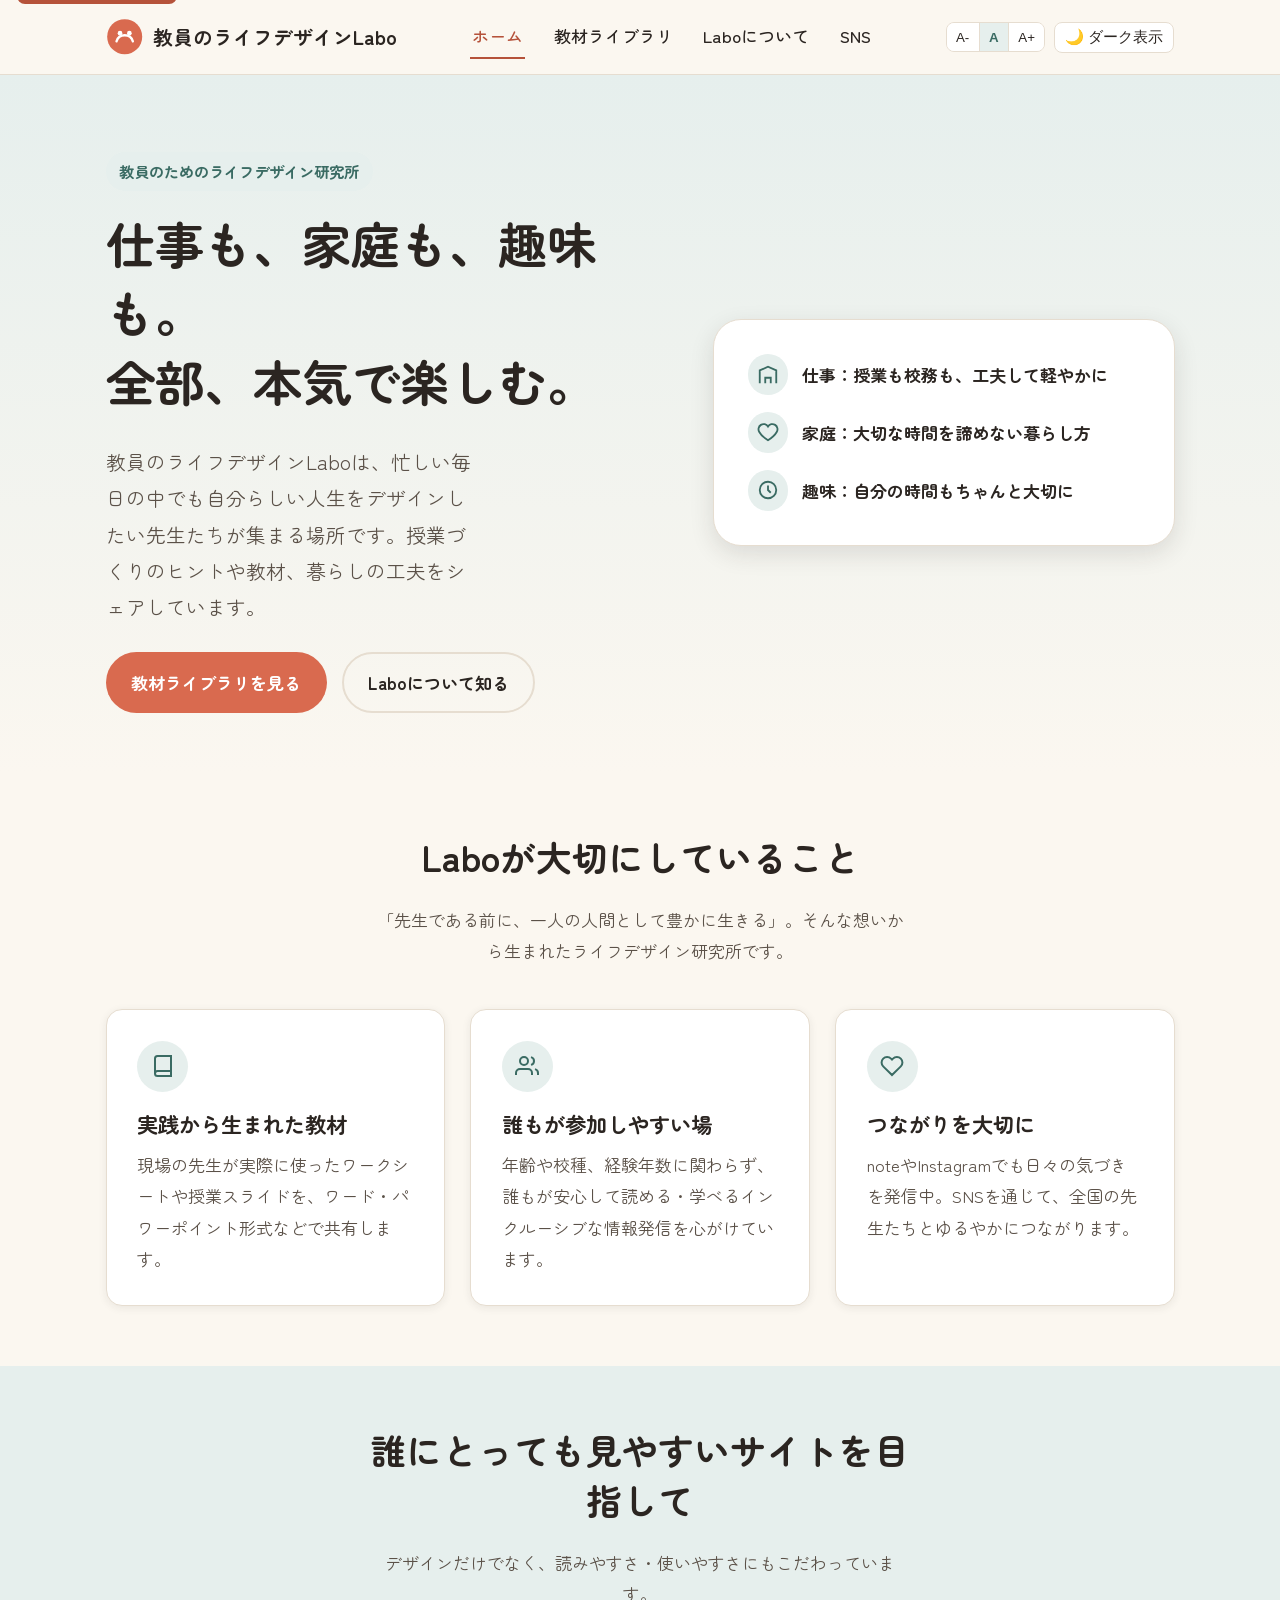
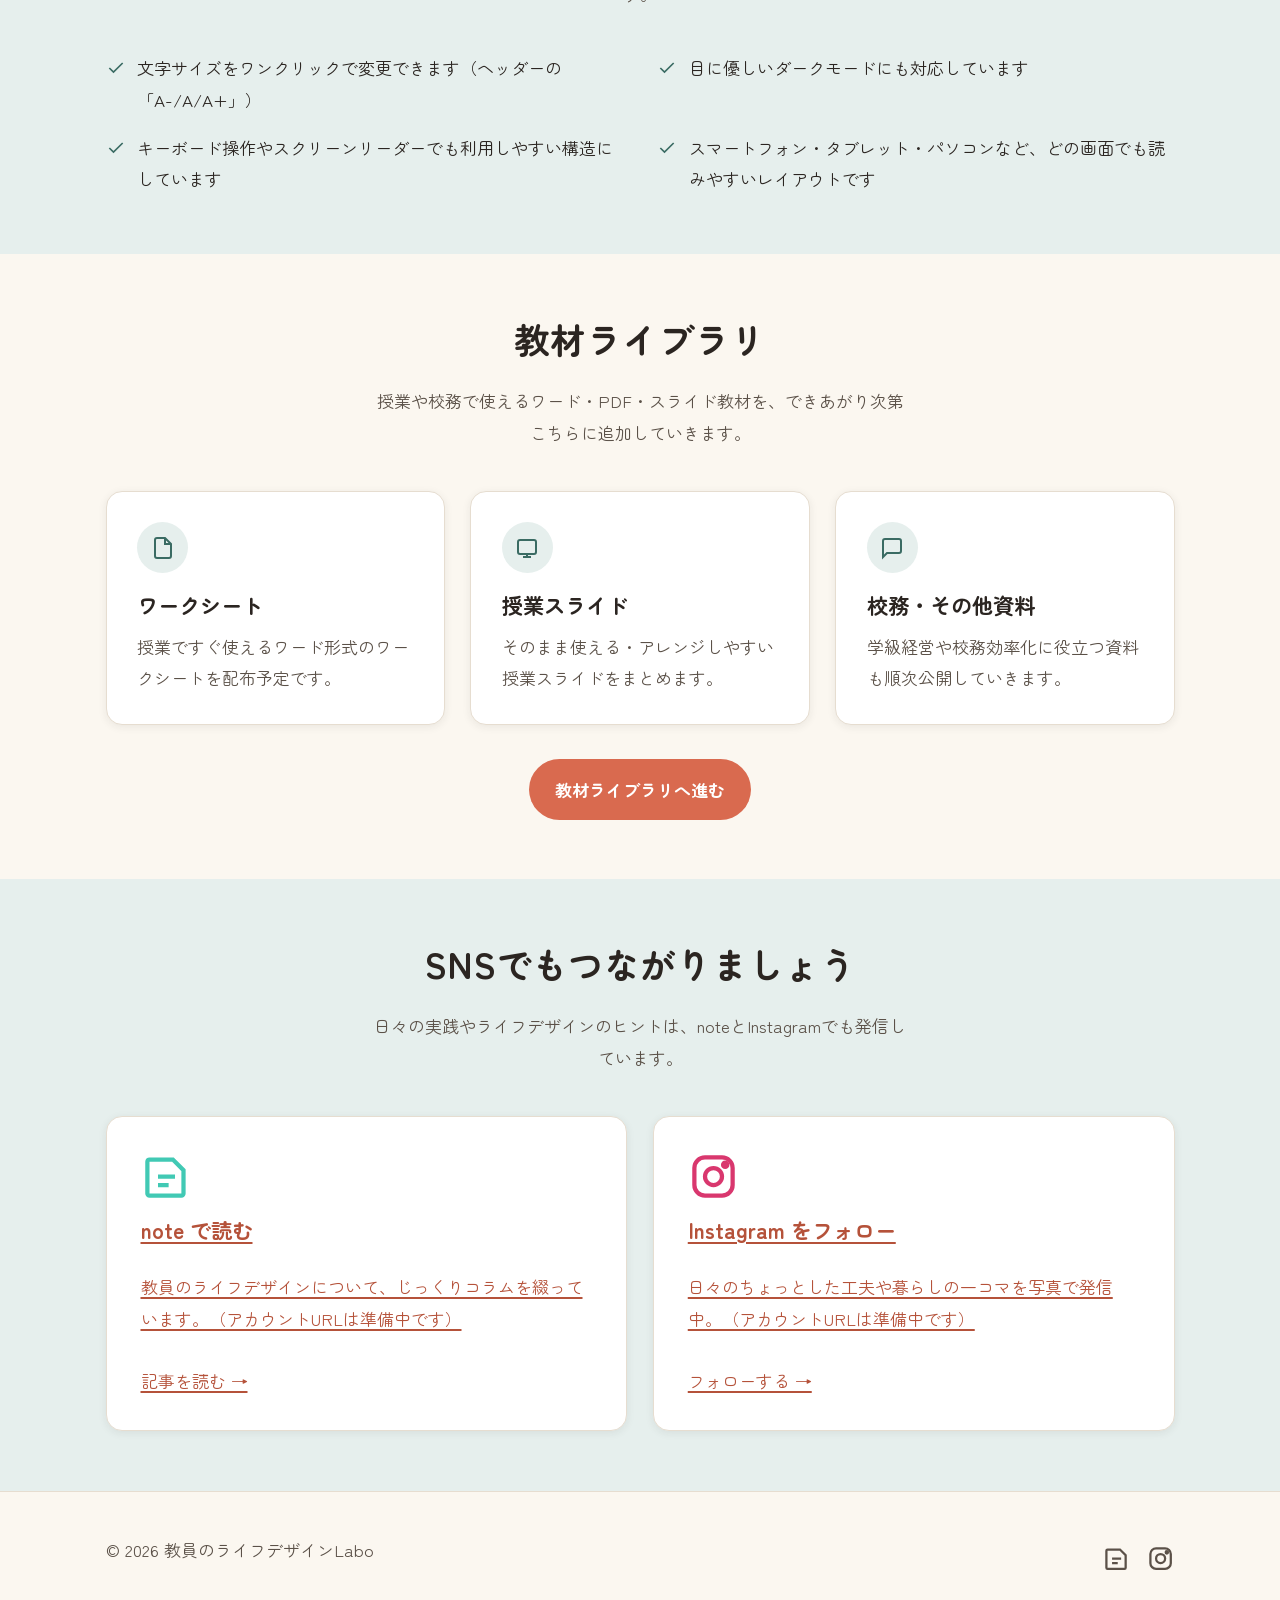
==== index.html @ a743bd0c "教員のライフデザインLaboのホームページを新規作成 トップページ・教材ライブラリ・Laboについてページを追加。ワード等の 教材ファイルを保存・公開できるmaterials/フォルダ、文字サイズ変更" ====
<!doctype html>
<html lang="ja">
<head>
<meta charset="UTF-8">
<meta name="viewport" content="width=device-width, initial-scale=1">
<title>教員のライフデザインLabo | 仕事も家庭も趣味も、全部本気で楽しむ</title>
<meta name="description" content="教員のライフデザインLaboは、仕事も家庭も趣味も諦めない教員のためのライフデザイン研究所です。授業教材の共有、note・Instagramとの連携も。">
<link rel="icon" type="image/svg+xml" href="assets/favicon.svg">
<link rel="preconnect" href="https://fonts.googleapis.com">
<link rel="preconnect" href="https://fonts.gstatic.com" crossorigin>
<link href="https://fonts.googleapis.com/css2?family=Zen+Maru+Gothic:wght@400;500;700;900&display=swap" rel="stylesheet">
<link rel="stylesheet" href="css/style.css">
</head>
<body>
<a class="skip-link" href="#main">本文へスキップ</a>

<header class="site-header">
  <div class="header-inner">
    <a class="brand" href="index.html">
      <svg class="brand-mark" viewBox="0 0 64 64" aria-hidden="true">
        <circle cx="32" cy="32" r="30" fill="var(--color-primary)"/>
        <path d="M18 40c4-14 24-14 28 0" stroke="#fff" stroke-width="4" fill="none" stroke-linecap="round"/>
        <circle cx="24" cy="26" r="4" fill="#fff"/>
        <circle cx="40" cy="26" r="4" fill="#fff"/>
      </svg>
      <span>教員のライフデザインLabo</span>
    </a>
    <button class="nav-toggle" aria-expanded="false" aria-controls="main-nav" aria-label="メニューを開閉する">
      <span></span>
    </button>
    <nav class="main-nav" id="main-nav" aria-label="メインナビゲーション">
      <a href="index.html" aria-current="page">ホーム</a>
      <a href="materials.html">教材ライブラリ</a>
      <a href="about.html">Laboについて</a>
      <a href="index.html#sns">SNS</a>
    </nav>
    <div class="header-tools">
      <div class="fontsize-group" role="group" aria-label="文字サイズ変更">
        <button type="button" data-size="s" aria-pressed="false" aria-label="文字を小さくする">A-</button>
        <button type="button" data-size="m" aria-pressed="true" aria-label="標準の文字サイズにする">A</button>
        <button type="button" data-size="l" aria-pressed="false" aria-label="文字を大きくする">A+</button>
      </div>
      <button type="button" class="tool-btn" id="theme-toggle" aria-pressed="false">🌙 ダーク表示</button>
    </div>
  </div>
</header>

<main id="main">

  <section class="hero">
    <div class="container hero-inner">
      <div>
        <span class="eyebrow">教員のためのライフデザイン研究所</span>
        <h1>仕事も、家庭も、趣味も。<br>全部、本気で楽しむ。</h1>
        <p class="hero-lede">教員のライフデザインLaboは、忙しい毎日の中でも自分らしい人生をデザインしたい先生たちが集まる場所です。授業づくりのヒントや教材、暮らしの工夫をシェアしています。</p>
        <div class="cta-row">
          <a class="btn btn-primary" href="materials.html">教材ライブラリを見る</a>
          <a class="btn btn-outline" href="about.html">Laboについて知る</a>
        </div>
      </div>
      <div class="hero-art" aria-hidden="true">
        <ul>
          <li>
            <span class="icon">
              <svg width="22" height="22" viewBox="0 0 24 24" fill="none" stroke="currentColor" stroke-width="2"><path d="M3 21V7l9-4 9 4v14"/><path d="M9 21v-6h6v6"/></svg>
            </span>
            仕事：授業も校務も、工夫して軽やかに
          </li>
          <li>
            <span class="icon">
              <svg width="22" height="22" viewBox="0 0 24 24" fill="none" stroke="currentColor" stroke-width="2"><path d="M12 21s-7-4.5-9.5-9A5.5 5.5 0 0 1 12 6a5.5 5.5 0 0 1 9.5 6c-2.5 4.5-9.5 9-9.5 9z"/></svg>
            </span>
            家庭：大切な時間を諦めない暮らし方
          </li>
          <li>
            <span class="icon">
              <svg width="22" height="22" viewBox="0 0 24 24" fill="none" stroke="currentColor" stroke-width="2"><circle cx="12" cy="12" r="9"/><path d="M12 7v5l3 3"/></svg>
            </span>
            趣味：自分の時間もちゃんと大切に
          </li>
        </ul>
      </div>
    </div>
  </section>

  <section aria-labelledby="concept-heading">
    <div class="container">
      <div class="section-head">
        <h2 id="concept-heading">Laboが大切にしていること</h2>
        <p>「先生である前に、一人の人間として豊かに生きる」。そんな想いから生まれたライフデザイン研究所です。</p>
      </div>
      <div class="card-grid">
        <div class="card">
          <span class="icon" aria-hidden="true">
            <svg width="24" height="24" viewBox="0 0 24 24" fill="none" stroke="currentColor" stroke-width="2"><path d="M4 19.5A2.5 2.5 0 0 1 6.5 17H20"/><path d="M6.5 2H20v20H6.5A2.5 2.5 0 0 1 4 19.5v-15A2.5 2.5 0 0 1 6.5 2z"/></svg>
          </span>
          <h3>実践から生まれた教材</h3>
          <p>現場の先生が実際に使ったワークシートや授業スライドを、ワード・パワーポイント形式などで共有します。</p>
        </div>
        <div class="card">
          <span class="icon" aria-hidden="true">
            <svg width="24" height="24" viewBox="0 0 24 24" fill="none" stroke="currentColor" stroke-width="2"><path d="M17 21v-2a4 4 0 0 0-4-4H5a4 4 0 0 0-4 4v2"/><circle cx="9" cy="7" r="4"/><path d="M23 21v-2a4 4 0 0 0-3-3.87"/><path d="M16 3.13a4 4 0 0 1 0 7.75"/></svg>
          </span>
          <h3>誰もが参加しやすい場</h3>
          <p>年齢や校種、経験年数に関わらず、誰もが安心して読める・学べるインクルーシブな情報発信を心がけています。</p>
        </div>
        <div class="card">
          <span class="icon" aria-hidden="true">
            <svg width="24" height="24" viewBox="0 0 24 24" fill="none" stroke="currentColor" stroke-width="2"><path d="M20.8 4.6a5.5 5.5 0 0 0-7.8 0L12 5.6l-1-1a5.5 5.5 0 1 0-7.8 7.8l1 1L12 21l7.8-7.6 1-1a5.5 5.5 0 0 0 0-7.8z"/></svg>
          </span>
          <h3>つながりを大切に</h3>
          <p>noteやInstagramでも日々の気づきを発信中。SNSを通じて、全国の先生たちとゆるやかにつながります。</p>
        </div>
      </div>
    </div>
  </section>

  <section class="band" aria-labelledby="inclusive-heading">
    <div class="container">
      <div class="section-head">
        <h2 id="inclusive-heading">誰にとっても見やすいサイトを目指して</h2>
        <p>デザインだけでなく、読みやすさ・使いやすさにもこだわっています。</p>
      </div>
      <ul class="inclusive-list">
        <li>
          <span class="icon" aria-hidden="true">
            <svg width="20" height="20" viewBox="0 0 24 24" fill="none" stroke="currentColor" stroke-width="2"><path d="M20 6 9 17l-5-5"/></svg>
          </span>
          <span>文字サイズをワンクリックで変更できます（ヘッダーの「A-/A/A+」）</span>
        </li>
        <li>
          <span class="icon" aria-hidden="true">
            <svg width="20" height="20" viewBox="0 0 24 24" fill="none" stroke="currentColor" stroke-width="2"><path d="M20 6 9 17l-5-5"/></svg>
          </span>
          <span>目に優しいダークモードにも対応しています</span>
        </li>
        <li>
          <span class="icon" aria-hidden="true">
            <svg width="20" height="20" viewBox="0 0 24 24" fill="none" stroke="currentColor" stroke-width="2"><path d="M20 6 9 17l-5-5"/></svg>
          </span>
          <span>キーボード操作やスクリーンリーダーでも利用しやすい構造にしています</span>
        </li>
        <li>
          <span class="icon" aria-hidden="true">
            <svg width="20" height="20" viewBox="0 0 24 24" fill="none" stroke="currentColor" stroke-width="2"><path d="M20 6 9 17l-5-5"/></svg>
          </span>
          <span>スマートフォン・タブレット・パソコンなど、どの画面でも読みやすいレイアウトです</span>
        </li>
      </ul>
    </div>
  </section>

  <section aria-labelledby="materials-heading">
    <div class="container">
      <div class="section-head">
        <h2 id="materials-heading">教材ライブラリ</h2>
        <p>授業や校務で使えるワード・PDF・スライド教材を、できあがり次第こちらに追加していきます。</p>
      </div>
      <div class="card-grid">
        <div class="card">
          <span class="icon" aria-hidden="true">
            <svg width="24" height="24" viewBox="0 0 24 24" fill="none" stroke="currentColor" stroke-width="2"><path d="M14 2H6a2 2 0 0 0-2 2v16a2 2 0 0 0 2 2h12a2 2 0 0 0 2-2V8z"/><path d="M14 2v6h6"/></svg>
          </span>
          <h3>ワークシート</h3>
          <p>授業ですぐ使えるワード形式のワークシートを配布予定です。</p>
        </div>
        <div class="card">
          <span class="icon" aria-hidden="true">
            <svg width="24" height="24" viewBox="0 0 24 24" fill="none" stroke="currentColor" stroke-width="2"><rect x="3" y="4" width="18" height="14" rx="2"/><path d="M8 21h8M12 18v3"/></svg>
          </span>
          <h3>授業スライド</h3>
          <p>そのまま使える・アレンジしやすい授業スライドをまとめます。</p>
        </div>
        <div class="card">
          <span class="icon" aria-hidden="true">
            <svg width="24" height="24" viewBox="0 0 24 24" fill="none" stroke="currentColor" stroke-width="2"><path d="M21 15a2 2 0 0 1-2 2H7l-4 4V5a2 2 0 0 1 2-2h14a2 2 0 0 1 2 2z"/></svg>
          </span>
          <h3>校務・その他資料</h3>
          <p>学級経営や校務効率化に役立つ資料も順次公開していきます。</p>
        </div>
      </div>
      <div class="cta-row" style="justify-content:center; margin-top:2rem;">
        <a class="btn btn-primary" href="materials.html">教材ライブラリへ進む</a>
      </div>
    </div>
  </section>

  <section class="band" id="sns" aria-labelledby="sns-heading">
    <div class="container">
      <div class="section-head">
        <h2 id="sns-heading">SNSでもつながりましょう</h2>
        <p>日々の実践やライフデザインのヒントは、noteとInstagramでも発信しています。</p>
      </div>
      <div class="sns-grid">
        <a class="sns-card note" href="https://note.com/" target="_blank" rel="noopener noreferrer">
          <svg class="icon" viewBox="0 0 24 24" fill="none" stroke="currentColor" stroke-width="2" aria-hidden="true"><path d="M4 4h11l5 5v11a1 1 0 0 1-1 1H4a1 1 0 0 1-1-1V5a1 1 0 0 1 1-1z"/><path d="M8 12h8M8 16h5"/></svg>
          <h3>note で読む</h3>
          <p>教員のライフデザインについて、じっくりコラムを綴っています。（アカウントURLは準備中です）</p>
          <span aria-hidden="true">記事を読む →</span>
        </a>
        <a class="sns-card instagram" href="https://www.instagram.com/" target="_blank" rel="noopener noreferrer">
          <svg class="icon" viewBox="0 0 24 24" fill="none" stroke="currentColor" stroke-width="2" aria-hidden="true"><rect x="3" y="3" width="18" height="18" rx="5"/><circle cx="12" cy="12" r="4"/><circle cx="17.5" cy="6.5" r="1"/></svg>
          <h3>Instagram をフォロー</h3>
          <p>日々のちょっとした工夫や暮らしの一コマを写真で発信中。（アカウントURLは準備中です）</p>
          <span aria-hidden="true">フォローする →</span>
        </a>
      </div>
    </div>
  </section>

</main>

<footer class="site-footer">
  <div class="container footer-inner">
    <p>&copy; 2026 教員のライフデザインLabo</p>
    <nav class="footer-sns" aria-label="SNSリンク">
      <a href="https://note.com/" target="_blank" rel="noopener noreferrer" aria-label="noteを開く">
        <svg viewBox="0 0 24 24" fill="none" stroke="currentColor" stroke-width="2" aria-hidden="true"><path d="M4 4h11l5 5v11a1 1 0 0 1-1 1H4a1 1 0 0 1-1-1V5a1 1 0 0 1 1-1z"/><path d="M8 12h8M8 16h5"/></svg>
      </a>
      <a href="https://www.instagram.com/" target="_blank" rel="noopener noreferrer" aria-label="Instagramを開く">
        <svg viewBox="0 0 24 24" fill="none" stroke="currentColor" stroke-width="2" aria-hidden="true"><rect x="3" y="3" width="18" height="18" rx="5"/><circle cx="12" cy="12" r="4"/><circle cx="17.5" cy="6.5" r="1"/></svg>
      </a>
    </nav>
  </div>
</footer>

<script src="js/main.js"></script>
</body>
</html>
---- css/style.css ----
/* ==========================================================================
   教員のライフデザインLabo — スタイルシート
   ========================================================================== */

:root {
  --color-bg: #fbf7f0;
  --color-bg-elevated: #ffffff;
  --color-text: #2b2521;
  --color-text-muted: #5b5148;
  --color-primary: #d96a4f;
  --color-primary-dark: #b5523a;
  --color-secondary: #3a6b63;
  --color-secondary-light: #e6efed;
  --color-accent: #e8a63a;
  --color-border: #e6ddd0;
  --color-focus: #1a56db;
  --radius-s: 8px;
  --radius-m: 16px;
  --radius-l: 28px;
  --shadow-s: 0 2px 8px rgba(43, 37, 33, 0.08);
  --shadow-m: 0 8px 24px rgba(43, 37, 33, 0.12);
  --max-width: 1120px;
  --font-base: "Zen Maru Gothic", "Hiragino Maru Gothic ProN", "Yu Gothic", sans-serif;
}

:root[data-theme="dark"] {
  --color-bg: #201b17;
  --color-bg-elevated: #2b2420;
  --color-text: #f3ece3;
  --color-text-muted: #cbbfb2;
  --color-primary: #ef8a6d;
  --color-primary-dark: #f3a488;
  --color-secondary: #7fb8ac;
  --color-secondary-light: #2f3d39;
  --color-accent: #f2c15c;
  --color-border: #453b34;
  --shadow-s: 0 2px 8px rgba(0, 0, 0, 0.3);
  --shadow-m: 0 8px 24px rgba(0, 0, 0, 0.4);
}

@media (prefers-color-scheme: dark) {
  :root:not([data-theme="light"]) {
    --color-bg: #201b17;
    --color-bg-elevated: #2b2420;
    --color-text: #f3ece3;
    --color-text-muted: #cbbfb2;
    --color-primary: #ef8a6d;
    --color-primary-dark: #f3a488;
    --color-secondary: #7fb8ac;
    --color-secondary-light: #2f3d39;
    --color-accent: #f2c15c;
    --color-border: #453b34;
    --shadow-s: 0 2px 8px rgba(0, 0, 0, 0.3);
    --shadow-m: 0 8px 24px rgba(0, 0, 0, 0.4);
  }
}

/* Text-size scaling (controlled by JS, applied to :root) */
:root[data-fontsize="s"] { font-size: 15px; }
:root[data-fontsize="m"] { font-size: 17px; }
:root[data-fontsize="l"] { font-size: 19px; }

* { box-sizing: border-box; }

html {
  font-size: 17px;
  scroll-behavior: smooth;
}

@media (prefers-reduced-motion: reduce) {
  html { scroll-behavior: auto; }
  *, *::before, *::after {
    animation-duration: 0.01ms !important;
    animation-iteration-count: 1 !important;
    transition-duration: 0.01ms !important;
    scroll-behavior: auto !important;
  }
}

body {
  margin: 0;
  font-family: var(--font-base);
  background: var(--color-bg);
  color: var(--color-text);
  line-height: 1.85;
  -webkit-font-smoothing: antialiased;
  transition: background-color 0.2s ease, color 0.2s ease;
}

img { max-width: 100%; display: block; }

a {
  color: var(--color-primary-dark);
  text-decoration-thickness: 2px;
  text-underline-offset: 3px;
}

a:hover { color: var(--color-primary); }

:focus-visible {
  outline: 3px solid var(--color-focus);
  outline-offset: 3px;
  border-radius: 4px;
}

h1, h2, h3, h4 {
  font-weight: 700;
  line-height: 1.4;
  margin: 0 0 0.6em;
}

h1 { font-size: clamp(1.9rem, 4vw, 2.9rem); }
h2 { font-size: clamp(1.5rem, 3vw, 2.1rem); }
h3 { font-size: 1.25rem; }

p { margin: 0 0 1em; }

.container {
  max-width: var(--max-width);
  margin: 0 auto;
  padding: 0 1.5rem;
}

.skip-link {
  position: absolute;
  left: 1rem;
  top: -3rem;
  background: var(--color-primary-dark);
  color: #fff;
  padding: 0.7em 1.2em;
  border-radius: var(--radius-s);
  z-index: 200;
  transition: top 0.2s ease;
}

.skip-link:focus {
  top: 1rem;
}

/* ---------- Header ---------- */
.site-header {
  position: sticky;
  top: 0;
  z-index: 100;
  background: color-mix(in srgb, var(--color-bg) 92%, transparent);
  backdrop-filter: blur(8px);
  border-bottom: 1px solid var(--color-border);
}

.header-inner {
  display: flex;
  align-items: center;
  justify-content: space-between;
  padding: 0.9rem 1.5rem;
  max-width: var(--max-width);
  margin: 0 auto;
  gap: 1rem;
}

.brand {
  display: flex;
  align-items: center;
  gap: 0.6rem;
  font-weight: 700;
  font-size: 1.15rem;
  color: var(--color-text);
  text-decoration: none;
  white-space: nowrap;
}

.brand:hover { color: var(--color-primary-dark); }

.brand-mark {
  width: 2.2rem;
  height: 2.2rem;
  flex-shrink: 0;
}

.main-nav {
  display: flex;
  align-items: center;
  gap: 1.6rem;
}

.main-nav a {
  color: var(--color-text);
  text-decoration: none;
  font-weight: 500;
  padding: 0.3rem 0.1rem;
  border-bottom: 2px solid transparent;
}

.main-nav a:hover,
.main-nav a[aria-current="page"] {
  color: var(--color-primary-dark);
  border-bottom-color: var(--color-primary-dark);
}

.header-tools {
  display: flex;
  align-items: center;
  gap: 0.5rem;
}

.tool-btn {
  background: var(--color-bg-elevated);
  border: 1px solid var(--color-border);
  color: var(--color-text);
  border-radius: var(--radius-s);
  padding: 0.4rem 0.6rem;
  font-size: 0.9rem;
  cursor: pointer;
  line-height: 1;
}

.tool-btn:hover { border-color: var(--color-primary); }

.fontsize-group {
  display: flex;
  border: 1px solid var(--color-border);
  border-radius: var(--radius-s);
  overflow: hidden;
}

.fontsize-group button {
  background: var(--color-bg-elevated);
  border: none;
  border-right: 1px solid var(--color-border);
  color: var(--color-text);
  padding: 0.4rem 0.55rem;
  cursor: pointer;
}

.fontsize-group button:last-child { border-right: none; }
.fontsize-group button[aria-pressed="true"] {
  background: var(--color-secondary-light);
  color: var(--color-secondary);
  font-weight: 700;
}

.nav-toggle {
  display: none;
  background: none;
  border: 1px solid var(--color-border);
  border-radius: var(--radius-s);
  padding: 0.45rem 0.6rem;
  cursor: pointer;
}

.nav-toggle span,
.nav-toggle span::before,
.nav-toggle span::after {
  display: block;
  width: 1.3rem;
  height: 2px;
  background: var(--color-text);
  position: relative;
  transition: transform 0.2s ease;
}

.nav-toggle span::before,
.nav-toggle span::after {
  content: "";
  position: absolute;
}
.nav-toggle span::before { top: -6px; }
.nav-toggle span::after { top: 6px; }

@media (max-width: 860px) {
  .main-nav {
    position: absolute;
    top: 100%;
    left: 0;
    right: 0;
    background: var(--color-bg-elevated);
    border-bottom: 1px solid var(--color-border);
    flex-direction: column;
    align-items: flex-start;
    padding: 1rem 1.5rem 1.5rem;
    gap: 0.9rem;
    display: none;
    box-shadow: var(--shadow-s);
  }
  .main-nav.is-open { display: flex; }
  .nav-toggle { display: block; }
}

/* ---------- Hero ---------- */
.hero {
  padding: 4.5rem 0 3.5rem;
  background: linear-gradient(180deg, var(--color-secondary-light), transparent);
}

.hero-inner {
  display: grid;
  grid-template-columns: 1.1fr 0.9fr;
  gap: 2.5rem;
  align-items: center;
}

@media (max-width: 860px) {
  .hero-inner { grid-template-columns: 1fr; }
}

.eyebrow {
  display: inline-block;
  color: var(--color-secondary);
  background: var(--color-secondary-light);
  padding: 0.35em 0.9em;
  border-radius: 999px;
  font-weight: 700;
  font-size: 0.9rem;
  margin-bottom: 1rem;
}

.hero-lede {
  font-size: 1.15rem;
  color: var(--color-text-muted);
  max-width: 42ch;
}

.cta-row {
  display: flex;
  flex-wrap: wrap;
  gap: 0.9rem;
  margin-top: 1.6rem;
}

.btn {
  display: inline-flex;
  align-items: center;
  gap: 0.5em;
  padding: 0.75em 1.4em;
  border-radius: 999px;
  font-weight: 700;
  text-decoration: none;
  border: 2px solid transparent;
  cursor: pointer;
  font-size: 1rem;
  font-family: inherit;
}

.btn-primary {
  background: var(--color-primary);
  color: #fff;
}
.btn-primary:hover { background: var(--color-primary-dark); color: #fff; }

.btn-outline {
  background: transparent;
  border-color: var(--color-border);
  color: var(--color-text);
}
.btn-outline:hover { border-color: var(--color-primary-dark); color: var(--color-primary-dark); }

.hero-art {
  background: var(--color-bg-elevated);
  border-radius: var(--radius-l);
  padding: 2rem;
  box-shadow: var(--shadow-m);
  border: 1px solid var(--color-border);
}

.hero-art ul {
  list-style: none;
  margin: 0;
  padding: 0;
  display: grid;
  gap: 1rem;
}

.hero-art li {
  display: flex;
  align-items: center;
  gap: 0.8rem;
  font-weight: 600;
}

.hero-art .icon {
  width: 2.4rem;
  height: 2.4rem;
  flex-shrink: 0;
  border-radius: 50%;
  background: var(--color-secondary-light);
  display: flex;
  align-items: center;
  justify-content: center;
  color: var(--color-secondary);
}

/* ---------- Sections ---------- */
section { padding: 3.5rem 0; }

.section-head {
  text-align: center;
  max-width: 60ch;
  margin: 0 auto 2.5rem;
}

.section-head p { color: var(--color-text-muted); }

.card-grid {
  display: grid;
  grid-template-columns: repeat(3, 1fr);
  gap: 1.5rem;
}

@media (max-width: 900px) {
  .card-grid { grid-template-columns: repeat(2, 1fr); }
}
@media (max-width: 620px) {
  .card-grid { grid-template-columns: 1fr; }
}

.card {
  background: var(--color-bg-elevated);
  border: 1px solid var(--color-border);
  border-radius: var(--radius-m);
  padding: 1.8rem;
  box-shadow: var(--shadow-s);
}

.card .icon {
  width: 3rem;
  height: 3rem;
  border-radius: 50%;
  background: var(--color-secondary-light);
  color: var(--color-secondary);
  display: flex;
  align-items: center;
  justify-content: center;
  margin-bottom: 1rem;
}

.card h3 { margin-bottom: 0.5em; }
.card p { color: var(--color-text-muted); margin-bottom: 0; }

.band {
  background: var(--color-secondary-light);
}

:root[data-theme="dark"] .band,
@media (prefers-color-scheme: dark) {
  /* handled via variable already */
}

.inclusive-list {
  list-style: none;
  margin: 0;
  padding: 0;
  display: grid;
  grid-template-columns: repeat(2, 1fr);
  gap: 1rem 2rem;
}

@media (max-width: 620px) {
  .inclusive-list { grid-template-columns: 1fr; }
}

.inclusive-list li {
  display: flex;
  gap: 0.7rem;
  align-items: flex-start;
}

.inclusive-list .icon {
  color: var(--color-secondary);
  flex-shrink: 0;
  margin-top: 0.2em;
}

/* ---------- Materials ---------- */
.filter-bar {
  display: flex;
  flex-wrap: wrap;
  gap: 0.6rem;
  justify-content: center;
  margin-bottom: 2rem;
}

.filter-btn {
  background: var(--color-bg-elevated);
  border: 1px solid var(--color-border);
  color: var(--color-text);
  padding: 0.5em 1.1em;
  border-radius: 999px;
  cursor: pointer;
  font-family: inherit;
  font-weight: 600;
}

.filter-btn[aria-pressed="true"] {
  background: var(--color-primary);
  border-color: var(--color-primary);
  color: #fff;
}

.material-grid {
  display: grid;
  grid-template-columns: repeat(3, 1fr);
  gap: 1.5rem;
}

@media (max-width: 900px) {
  .material-grid { grid-template-columns: repeat(2, 1fr); }
}
@media (max-width: 620px) {
  .material-grid { grid-template-columns: 1fr; }
}

.material-card {
  background: var(--color-bg-elevated);
  border: 1px solid var(--color-border);
  border-radius: var(--radius-m);
  padding: 1.5rem;
  box-shadow: var(--shadow-s);
  display: flex;
  flex-direction: column;
  gap: 0.7rem;
}

.material-card .file-badge {
  display: inline-flex;
  align-items: center;
  gap: 0.4em;
  align-self: flex-start;
  background: var(--color-secondary-light);
  color: var(--color-secondary);
  font-size: 0.8rem;
  font-weight: 700;
  padding: 0.25em 0.7em;
  border-radius: 999px;
}

.material-card .tags {
  display: flex;
  flex-wrap: wrap;
  gap: 0.4rem;
  font-size: 0.8rem;
  color: var(--color-text-muted);
}

.material-card .meta {
  font-size: 0.85rem;
  color: var(--color-text-muted);
}

.material-card .download-link {
  margin-top: auto;
  font-weight: 700;
}

.material-card.is-hidden { display: none; }

.material-card.is-placeholder {
  border-style: dashed;
  opacity: 0.85;
}

.empty-state {
  text-align: center;
  color: var(--color-text-muted);
  padding: 2rem 0;
}

.notice-box {
  background: var(--color-secondary-light);
  border: 1px solid var(--color-border);
  border-radius: var(--radius-m);
  padding: 1.5rem 1.8rem;
  margin-top: 2.5rem;
}

.notice-box h3 { color: var(--color-secondary); }

/* ---------- SNS ---------- */
.sns-grid {
  display: grid;
  grid-template-columns: repeat(2, 1fr);
  gap: 1.5rem;
}

@media (max-width: 700px) {
  .sns-grid { grid-template-columns: 1fr; }
}

.sns-card {
  background: var(--color-bg-elevated);
  border: 1px solid var(--color-border);
  border-radius: var(--radius-m);
  padding: 2rem;
  box-shadow: var(--shadow-s);
  display: flex;
  flex-direction: column;
  gap: 0.8rem;
}

.sns-card .icon {
  width: 3rem;
  height: 3rem;
}

.sns-card.note .icon { color: #41c9b4; }
.sns-card.instagram .icon { color: #d9376e; }

/* ---------- Footer ---------- */
.site-footer {
  border-top: 1px solid var(--color-border);
  padding: 2.5rem 0;
  color: var(--color-text-muted);
}

.footer-inner {
  display: flex;
  flex-wrap: wrap;
  justify-content: space-between;
  gap: 1.5rem;
  align-items: center;
}

.footer-sns {
  display: flex;
  gap: 1rem;
}

.footer-sns a {
  color: var(--color-text-muted);
  display: inline-flex;
}

.footer-sns svg { width: 1.6rem; height: 1.6rem; }

/* ---------- Page hero (sub pages) ---------- */
.page-hero {
  padding: 3rem 0 2rem;
  text-align: center;
  background: linear-gradient(180deg, var(--color-secondary-light), transparent);
}

.page-hero p {
  color: var(--color-text-muted);
  max-width: 60ch;
  margin: 0 auto;
}

.prose { max-width: 70ch; margin: 0 auto; }
.prose h2 { margin-top: 2rem; }

.value-grid {
  display: grid;
  grid-template-columns: repeat(2, 1fr);
  gap: 1.5rem;
}
@media (max-width: 700px) {
  .value-grid { grid-template-columns: 1fr; }
}
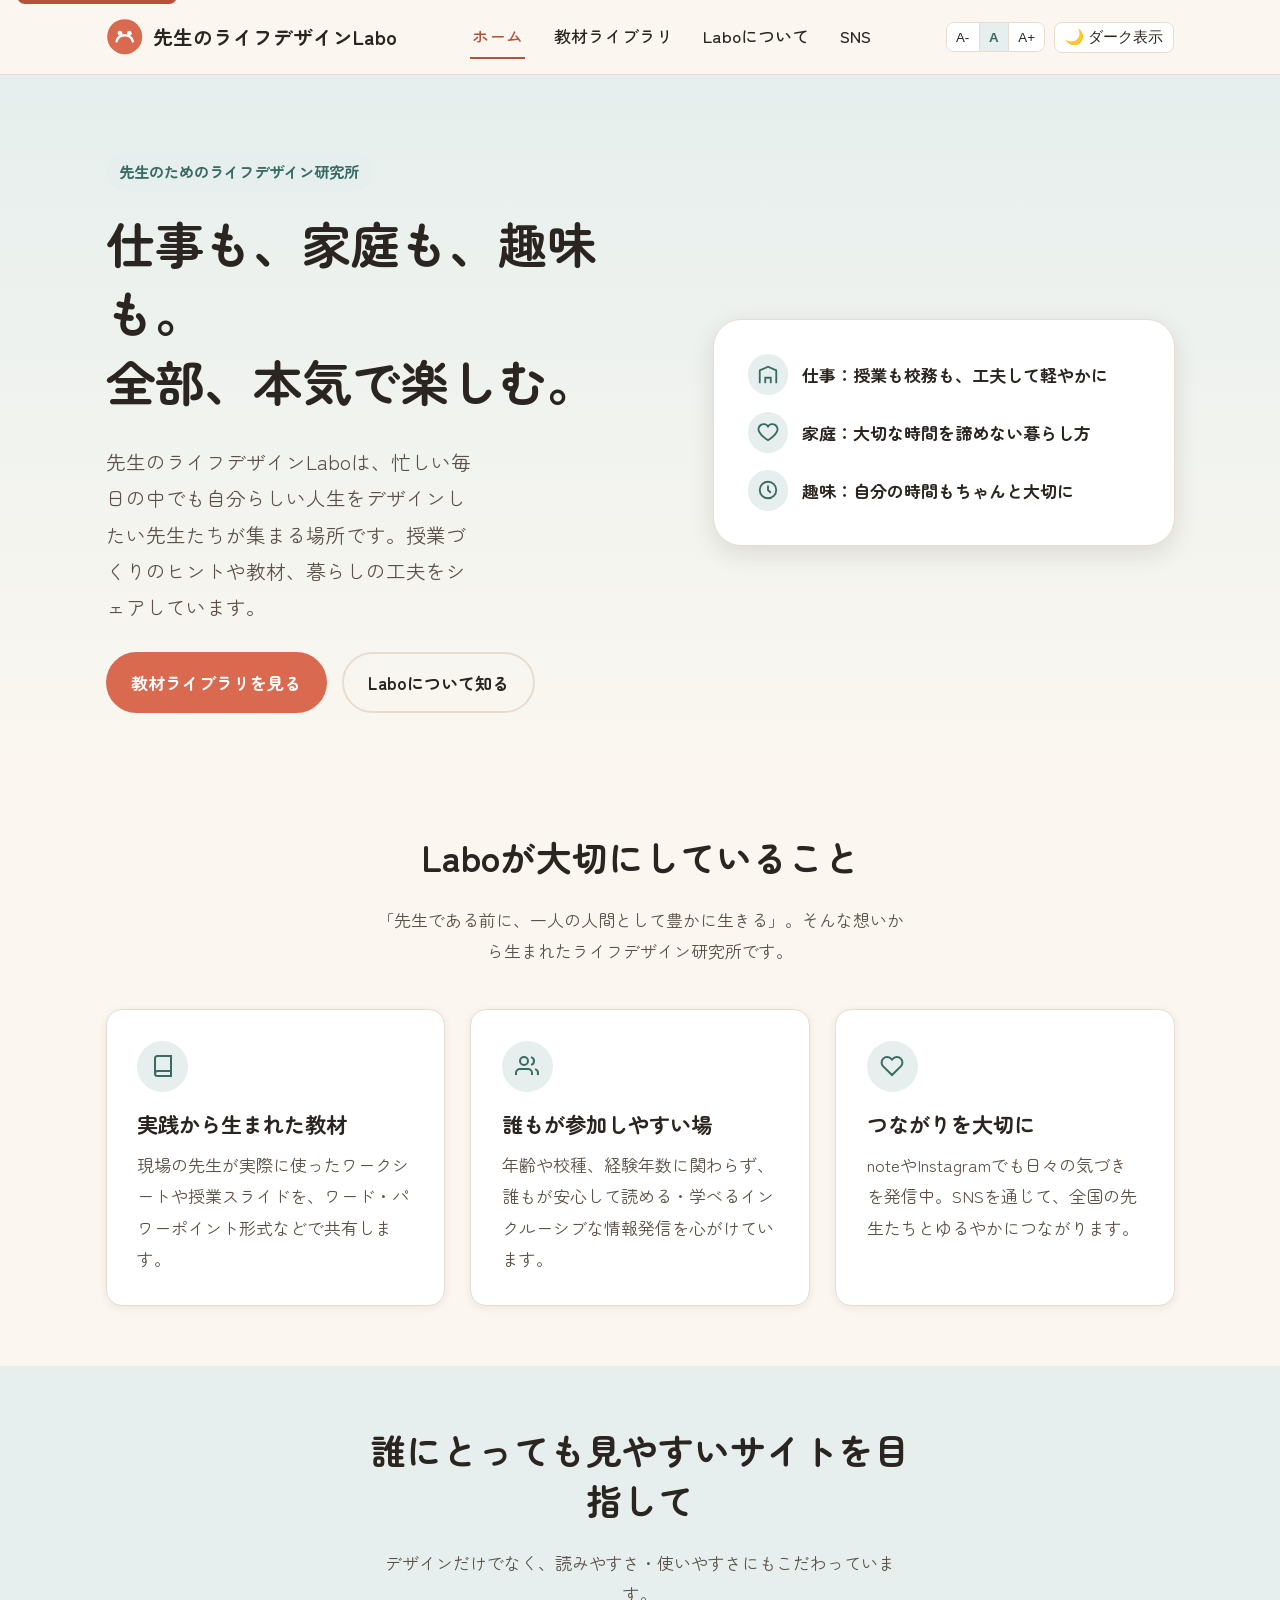
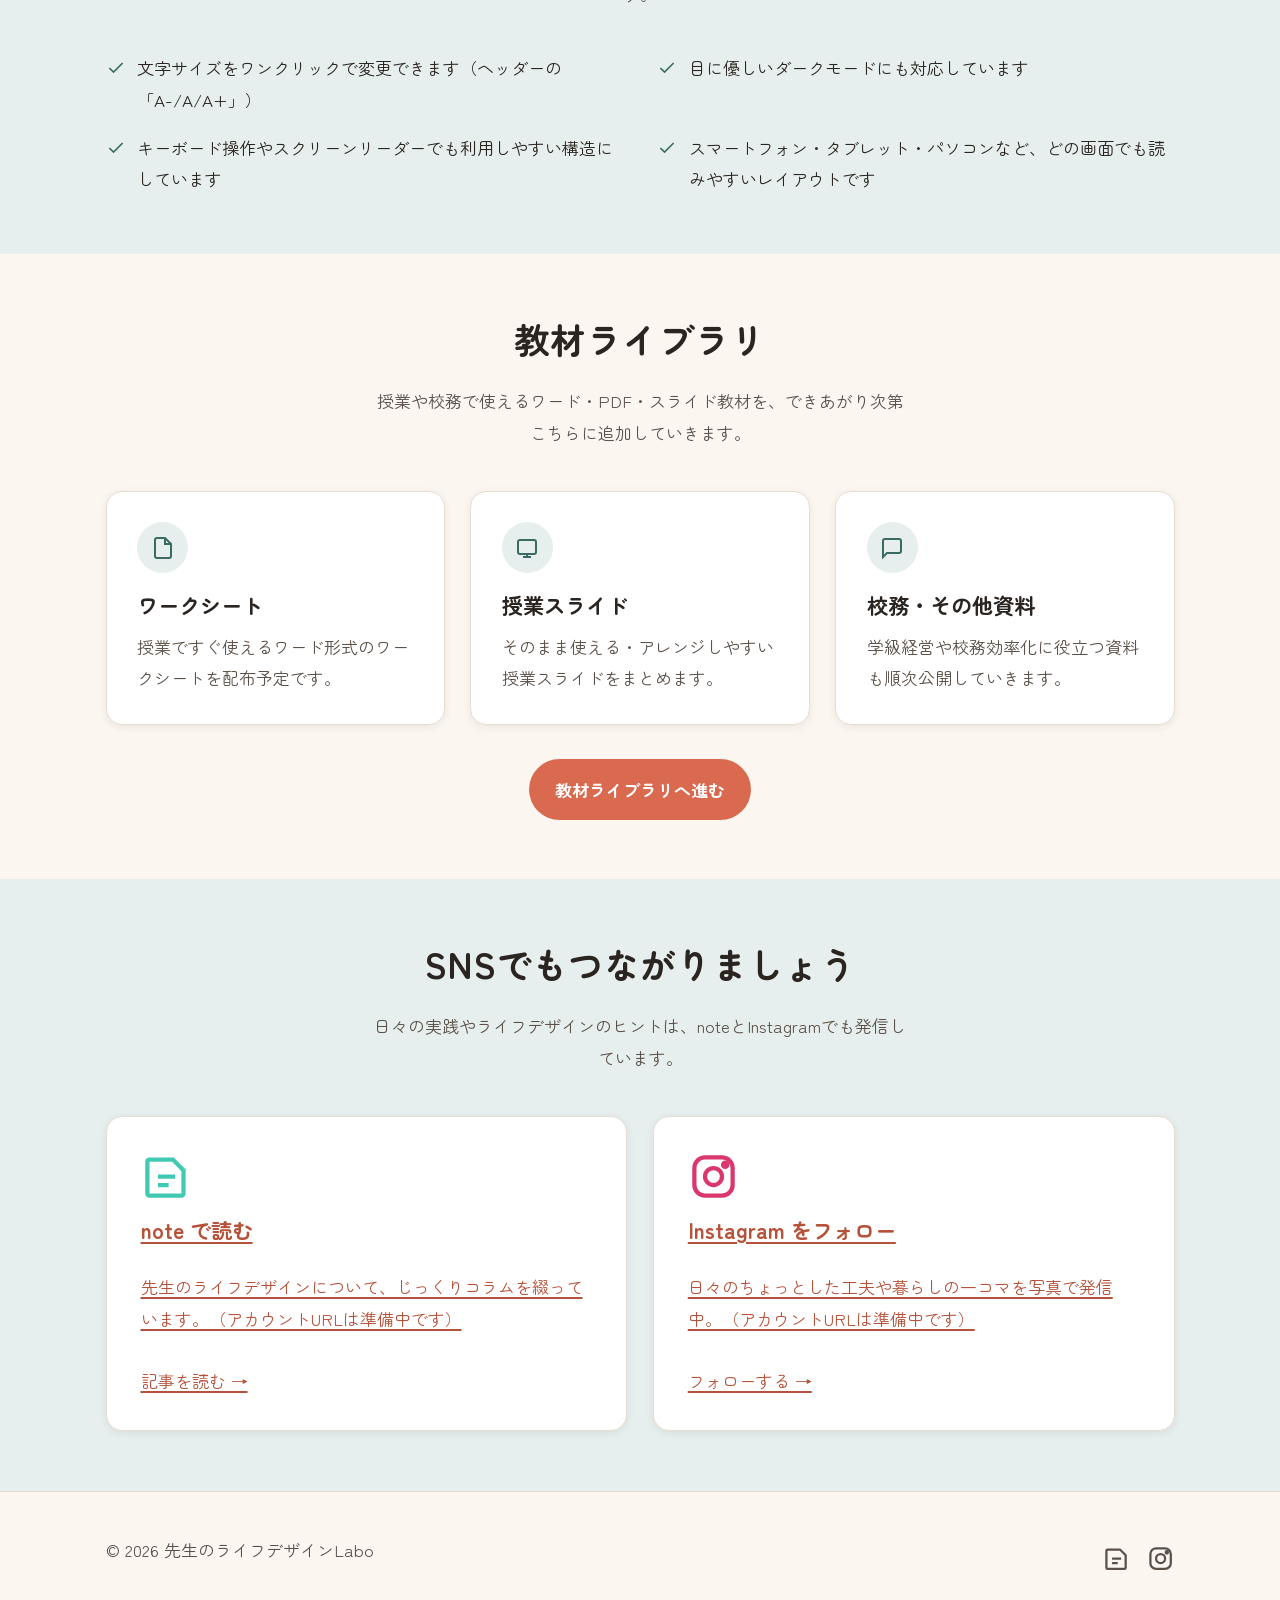
==== commit ed075f74: "サイト名を「先生のライフデザインLabo」に変更 タイトル・見出し・説明文・ロゴのalt等、全ページの表記を 「教員」から「先生」に統一。  Co-Authored-By: Claude Sonnet" ====
--- a/index.html
+++ b/index.html
@@ -3,8 +3,8 @@
 <head>
 <meta charset="UTF-8">
 <meta name="viewport" content="width=device-width, initial-scale=1">
-<title>教員のライフデザインLabo | 仕事も家庭も趣味も、全部本気で楽しむ</title>
-<meta name="description" content="教員のライフデザインLaboは、仕事も家庭も趣味も諦めない教員のためのライフデザイン研究所です。授業教材の共有、note・Instagramとの連携も。">
+<title>先生のライフデザインLabo | 仕事も家庭も趣味も、全部本気で楽しむ</title>
+<meta name="description" content="先生のライフデザインLaboは、仕事も家庭も趣味も諦めない先生のためのライフデザイン研究所です。授業教材の共有、note・Instagramとの連携も。">
 <link rel="icon" type="image/svg+xml" href="assets/favicon.svg">
 <link rel="preconnect" href="https://fonts.googleapis.com">
 <link rel="preconnect" href="https://fonts.gstatic.com" crossorigin>
@@ -23,7 +23,7 @@
         <circle cx="24" cy="26" r="4" fill="#fff"/>
         <circle cx="40" cy="26" r="4" fill="#fff"/>
       </svg>
-      <span>教員のライフデザインLabo</span>
+      <span>先生のライフデザインLabo</span>
     </a>
     <button class="nav-toggle" aria-expanded="false" aria-controls="main-nav" aria-label="メニューを開閉する">
       <span></span>
@@ -50,9 +50,9 @@
   <section class="hero">
     <div class="container hero-inner">
       <div>
-        <span class="eyebrow">教員のためのライフデザイン研究所</span>
+        <span class="eyebrow">先生のためのライフデザイン研究所</span>
         <h1>仕事も、家庭も、趣味も。<br>全部、本気で楽しむ。</h1>
-        <p class="hero-lede">教員のライフデザインLaboは、忙しい毎日の中でも自分らしい人生をデザインしたい先生たちが集まる場所です。授業づくりのヒントや教材、暮らしの工夫をシェアしています。</p>
+        <p class="hero-lede">先生のライフデザインLaboは、忙しい毎日の中でも自分らしい人生をデザインしたい先生たちが集まる場所です。授業づくりのヒントや教材、暮らしの工夫をシェアしています。</p>
         <div class="cta-row">
           <a class="btn btn-primary" href="materials.html">教材ライブラリを見る</a>
           <a class="btn btn-outline" href="about.html">Laboについて知る</a>
@@ -195,7 +195,7 @@
         <a class="sns-card note" href="https://note.com/" target="_blank" rel="noopener noreferrer">
           <svg class="icon" viewBox="0 0 24 24" fill="none" stroke="currentColor" stroke-width="2" aria-hidden="true"><path d="M4 4h11l5 5v11a1 1 0 0 1-1 1H4a1 1 0 0 1-1-1V5a1 1 0 0 1 1-1z"/><path d="M8 12h8M8 16h5"/></svg>
           <h3>note で読む</h3>
-          <p>教員のライフデザインについて、じっくりコラムを綴っています。（アカウントURLは準備中です）</p>
+          <p>先生のライフデザインについて、じっくりコラムを綴っています。（アカウントURLは準備中です）</p>
           <span aria-hidden="true">記事を読む →</span>
         </a>
         <a class="sns-card instagram" href="https://www.instagram.com/" target="_blank" rel="noopener noreferrer">
@@ -212,7 +212,7 @@
 
 <footer class="site-footer">
   <div class="container footer-inner">
-    <p>&copy; 2026 教員のライフデザインLabo</p>
+    <p>&copy; 2026 先生のライフデザインLabo</p>
     <nav class="footer-sns" aria-label="SNSリンク">
       <a href="https://note.com/" target="_blank" rel="noopener noreferrer" aria-label="noteを開く">
         <svg viewBox="0 0 24 24" fill="none" stroke="currentColor" stroke-width="2" aria-hidden="true"><path d="M4 4h11l5 5v11a1 1 0 0 1-1 1H4a1 1 0 0 1-1-1V5a1 1 0 0 1 1-1z"/><path d="M8 12h8M8 16h5"/></svg>
--- a/css/style.css
+++ b/css/style.css
@@ -1,5 +1,5 @@
 /* ==========================================================================
-   教員のライフデザインLabo — スタイルシート
+   先生のライフデザインLabo — スタイルシート
    ========================================================================== */
 
 :root {
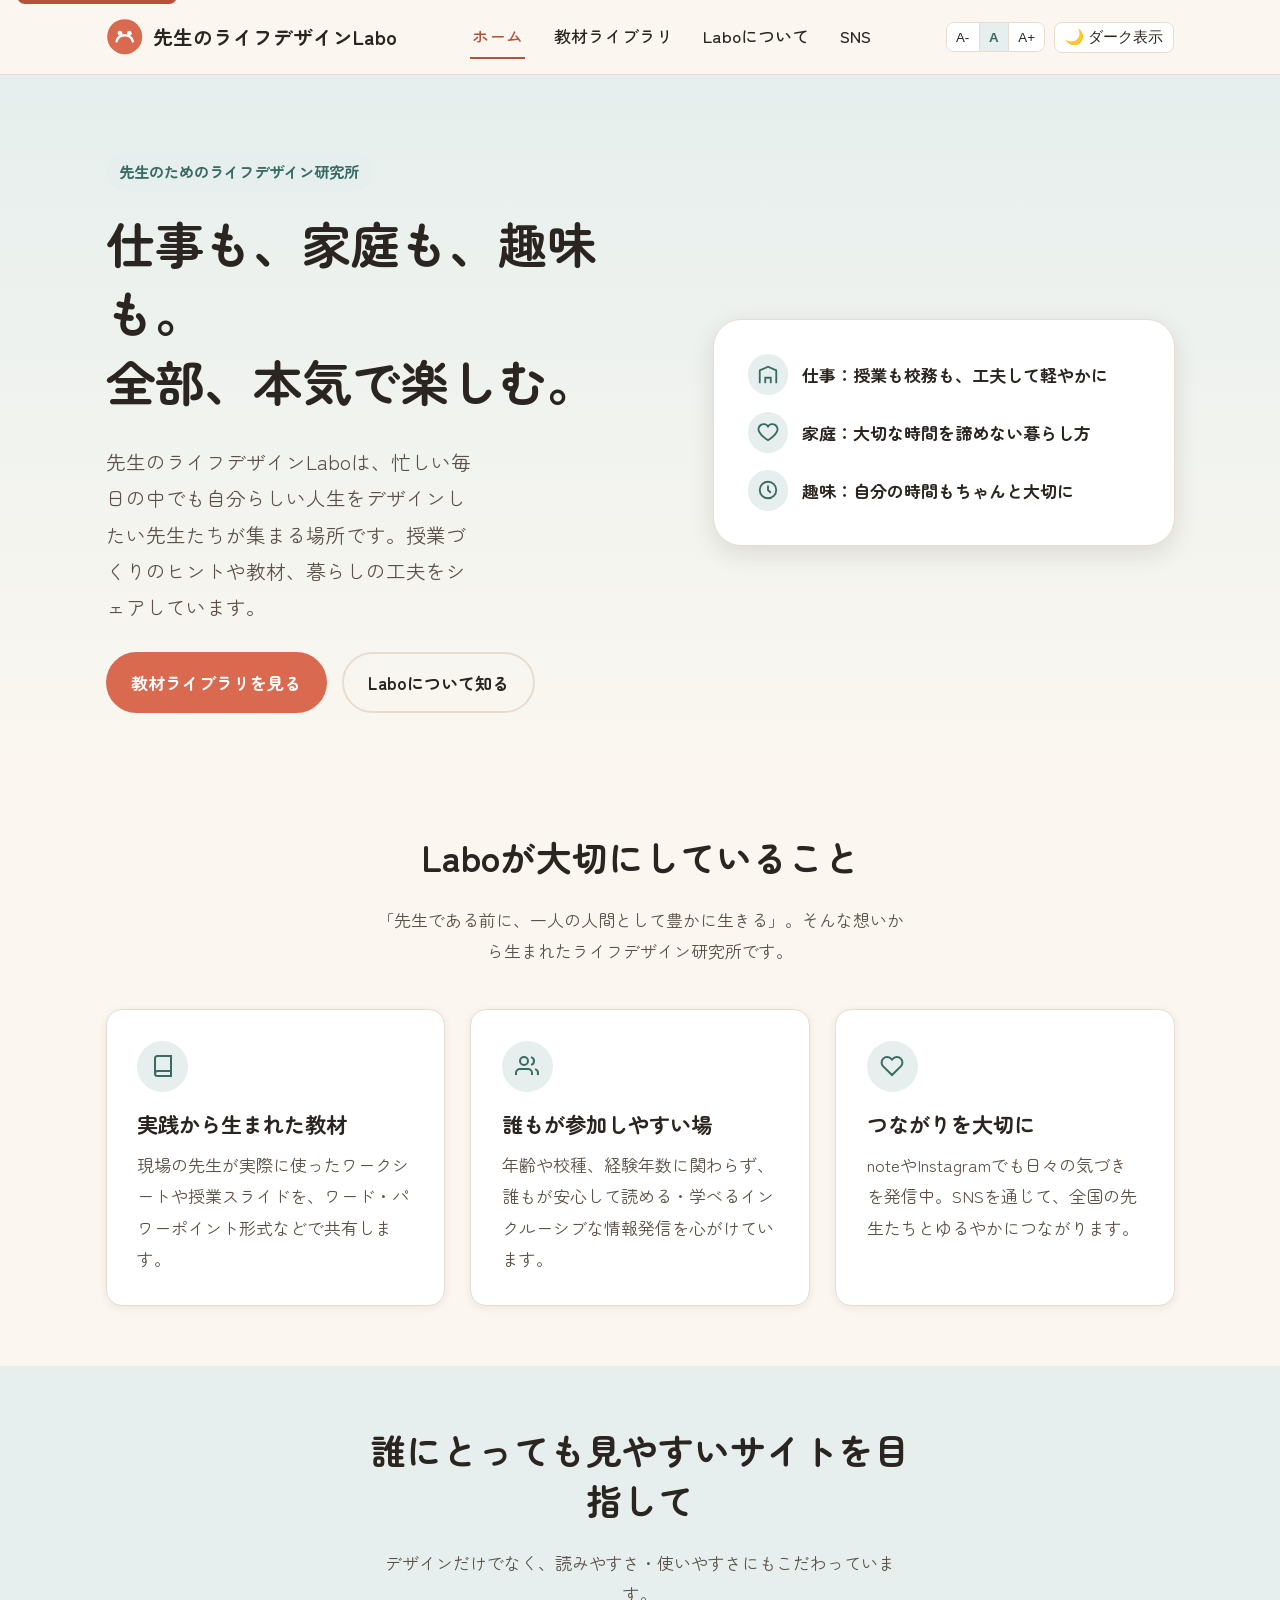
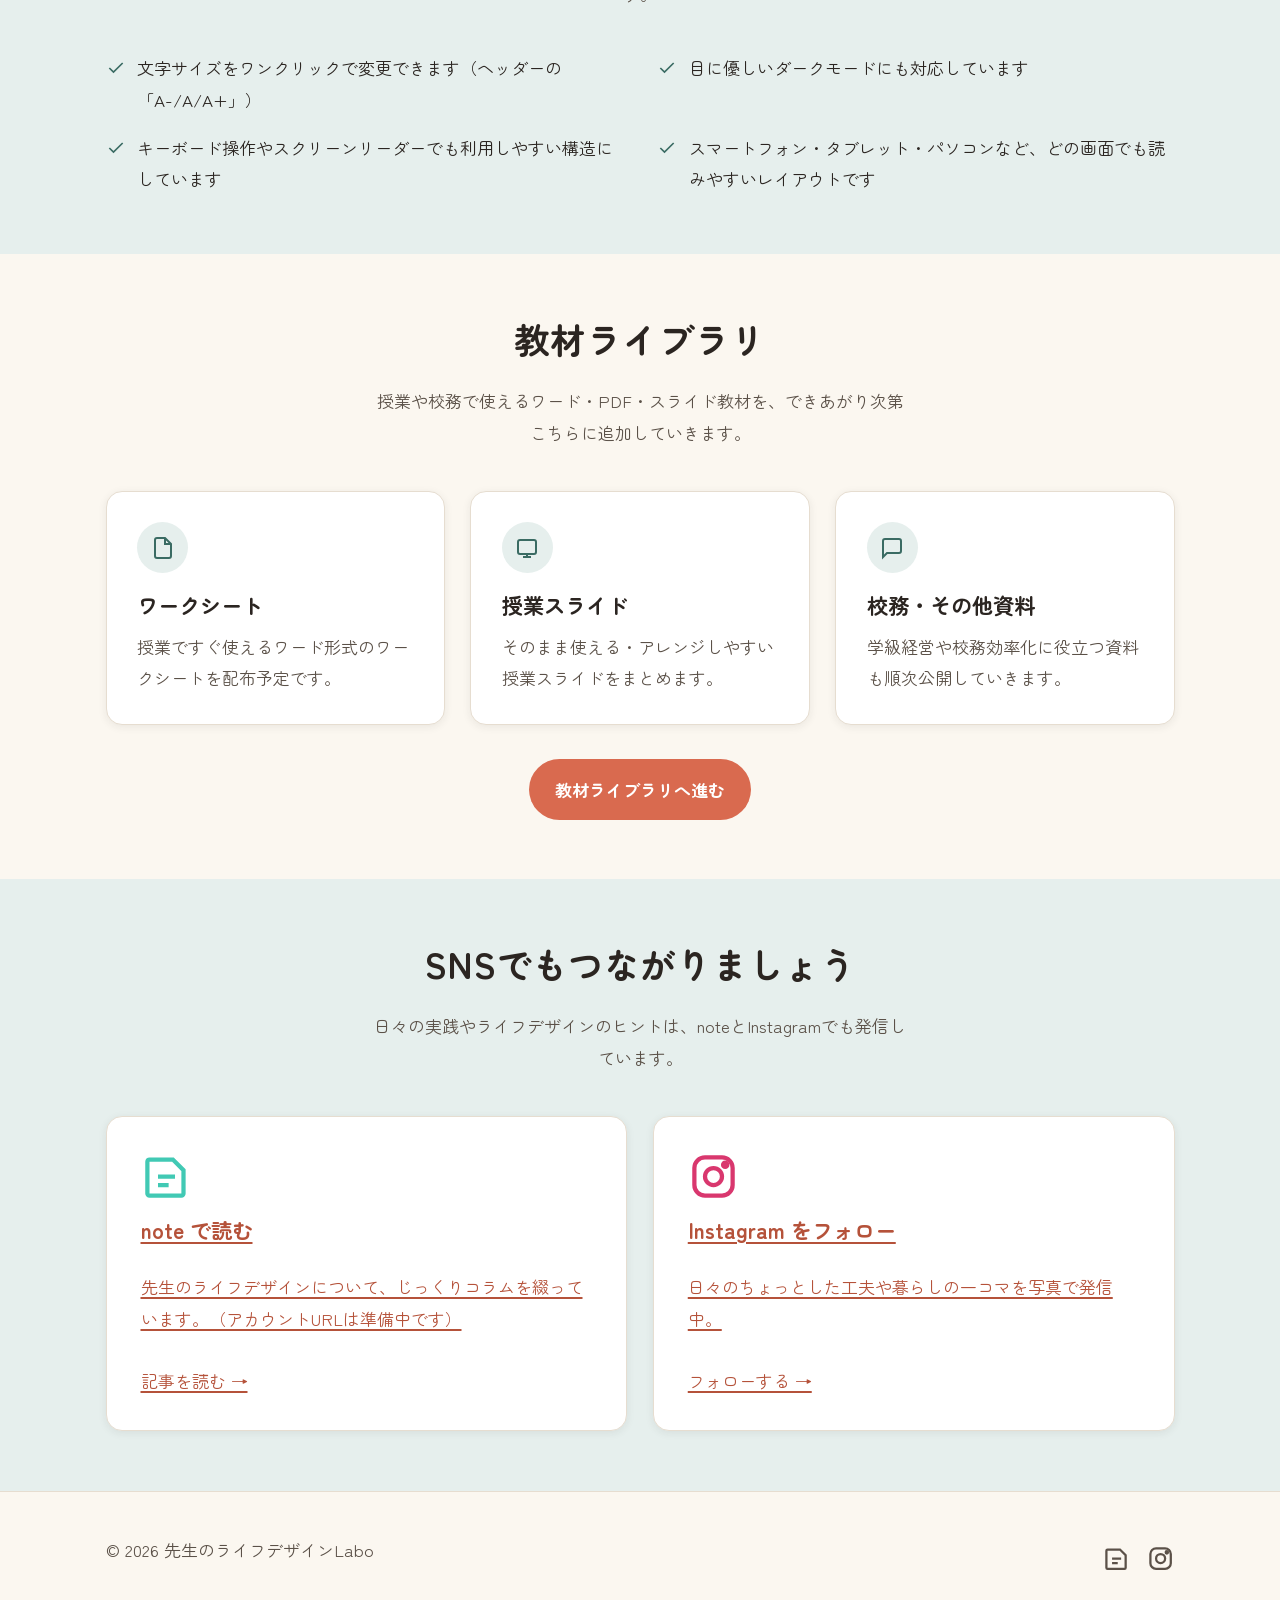
==== commit 423b91da: "Instagramアカウントを連携 全ページのInstagramリンクを実際のアカウント(@teacher.life.desigh)に 差し替え。準備中の案内文言も削除。  Co-Authored-B" ====
--- a/index.html
+++ b/index.html
@@ -198,10 +198,10 @@
           <p>先生のライフデザインについて、じっくりコラムを綴っています。（アカウントURLは準備中です）</p>
           <span aria-hidden="true">記事を読む →</span>
         </a>
-        <a class="sns-card instagram" href="https://www.instagram.com/" target="_blank" rel="noopener noreferrer">
+        <a class="sns-card instagram" href="https://www.instagram.com/teacher.life.desigh/" target="_blank" rel="noopener noreferrer">
           <svg class="icon" viewBox="0 0 24 24" fill="none" stroke="currentColor" stroke-width="2" aria-hidden="true"><rect x="3" y="3" width="18" height="18" rx="5"/><circle cx="12" cy="12" r="4"/><circle cx="17.5" cy="6.5" r="1"/></svg>
           <h3>Instagram をフォロー</h3>
-          <p>日々のちょっとした工夫や暮らしの一コマを写真で発信中。（アカウントURLは準備中です）</p>
+          <p>日々のちょっとした工夫や暮らしの一コマを写真で発信中。</p>
           <span aria-hidden="true">フォローする →</span>
         </a>
       </div>
@@ -217,7 +217,7 @@
       <a href="https://note.com/" target="_blank" rel="noopener noreferrer" aria-label="noteを開く">
         <svg viewBox="0 0 24 24" fill="none" stroke="currentColor" stroke-width="2" aria-hidden="true"><path d="M4 4h11l5 5v11a1 1 0 0 1-1 1H4a1 1 0 0 1-1-1V5a1 1 0 0 1 1-1z"/><path d="M8 12h8M8 16h5"/></svg>
       </a>
-      <a href="https://www.instagram.com/" target="_blank" rel="noopener noreferrer" aria-label="Instagramを開く">
+      <a href="https://www.instagram.com/teacher.life.desigh/" target="_blank" rel="noopener noreferrer" aria-label="Instagramを開く">
         <svg viewBox="0 0 24 24" fill="none" stroke="currentColor" stroke-width="2" aria-hidden="true"><rect x="3" y="3" width="18" height="18" rx="5"/><circle cx="12" cy="12" r="4"/><circle cx="17.5" cy="6.5" r="1"/></svg>
       </a>
     </nav>
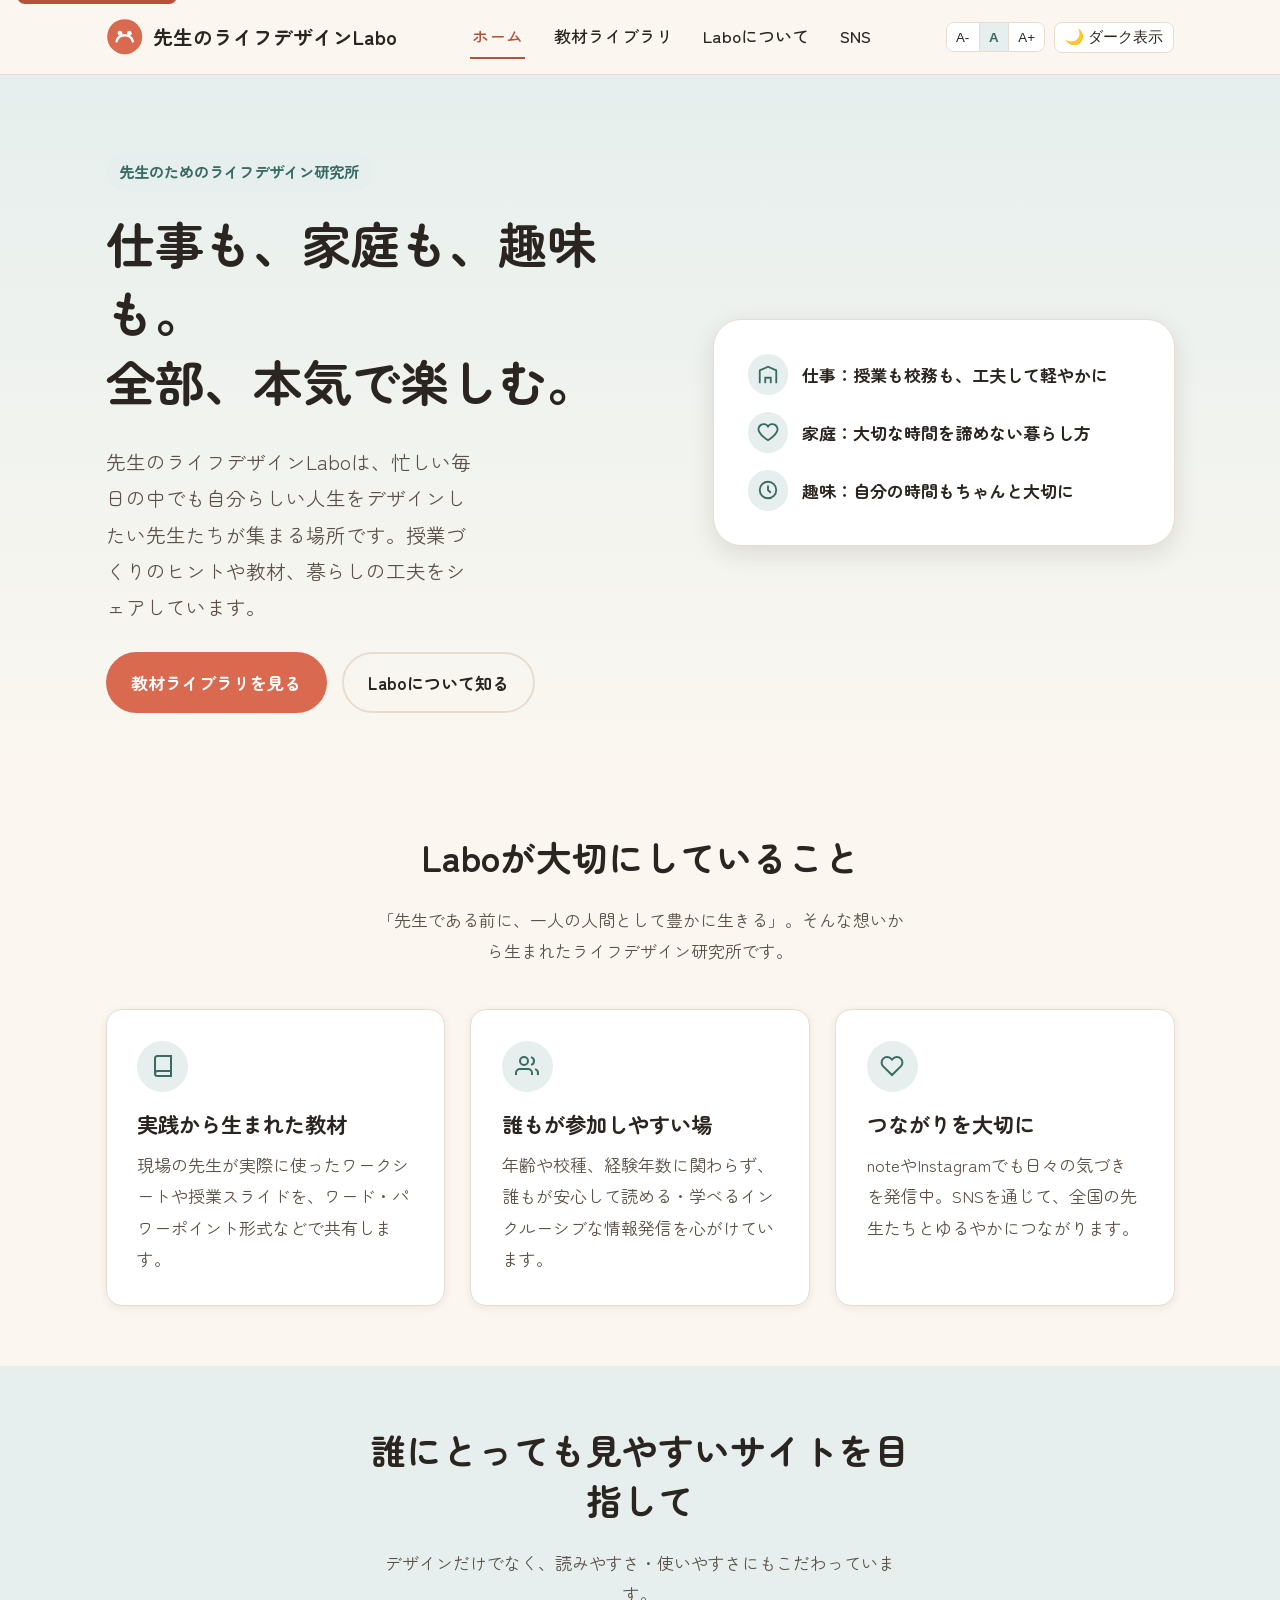
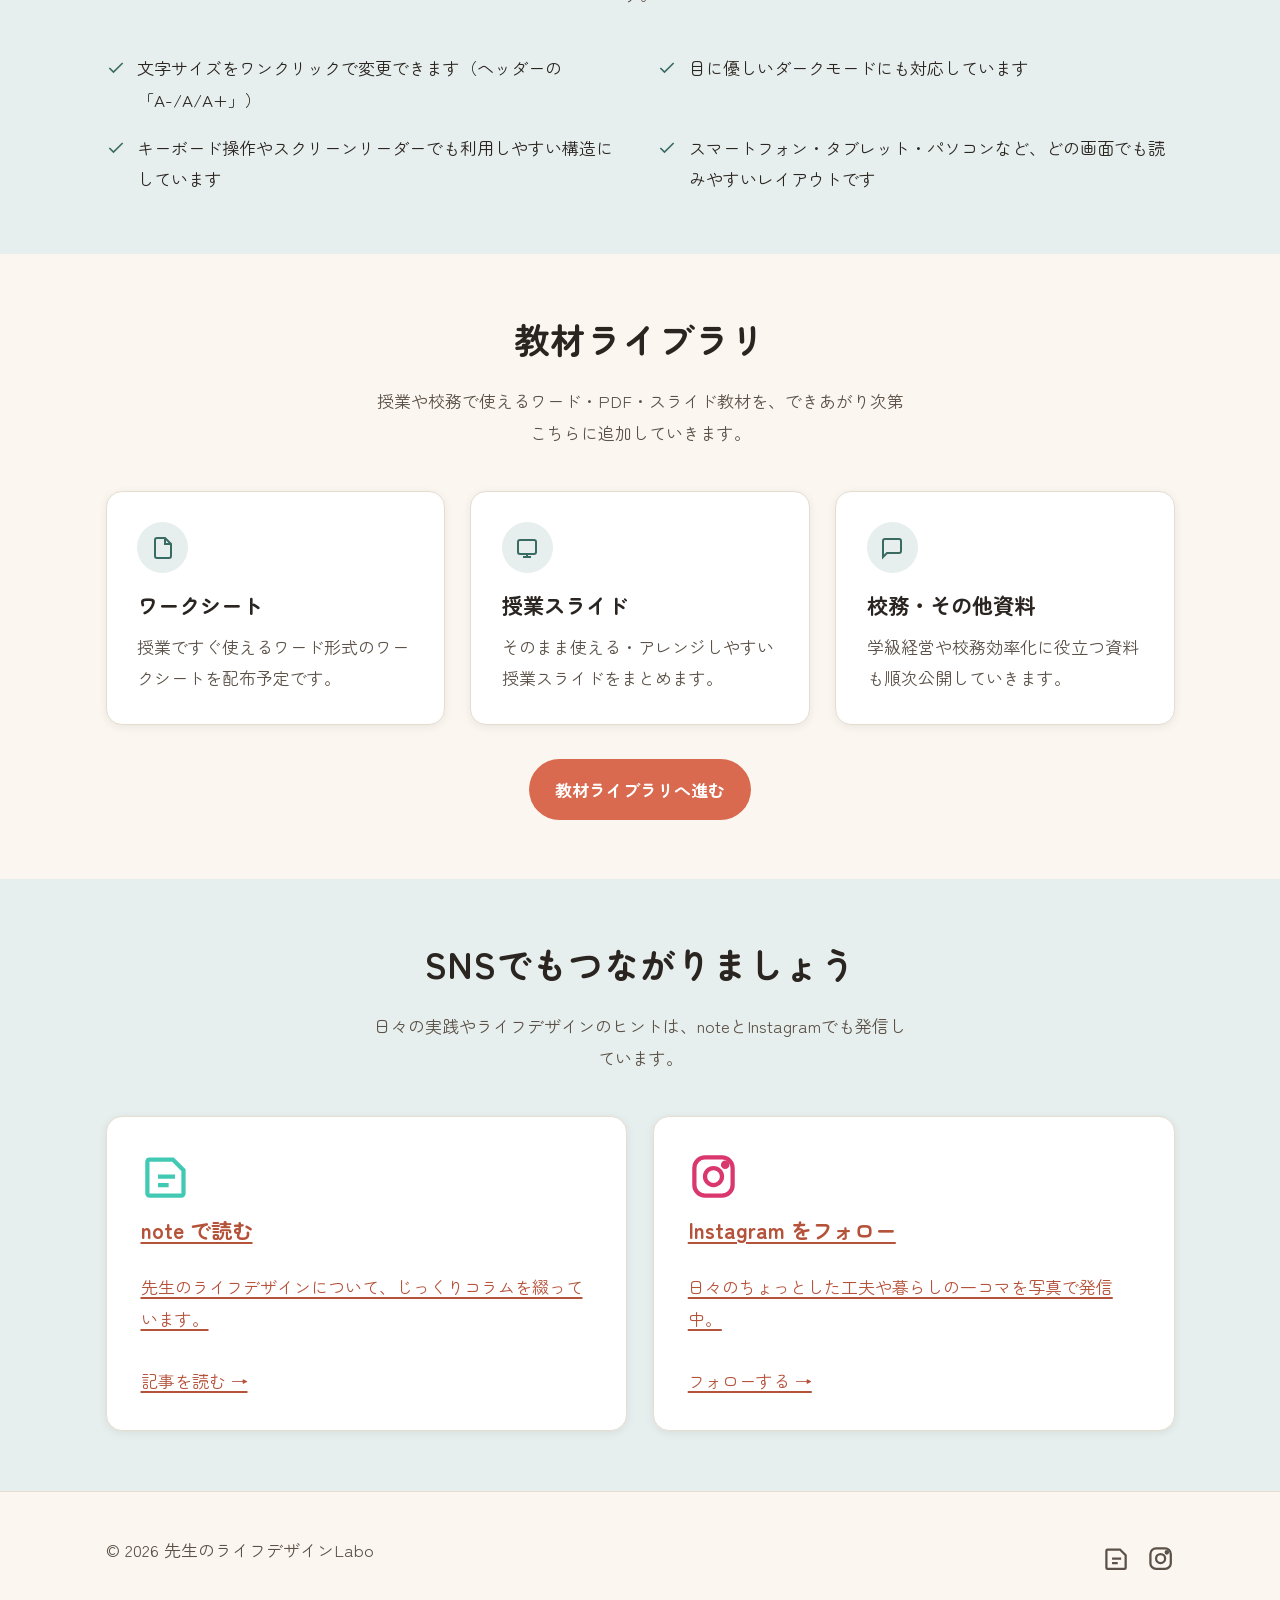
==== commit 3d62350f: "noteアカウントを連携 全ページのnoteリンクを実際のアカウント(tcer_lifedesign)に差し替え。 準備中の案内文言も削除。  Co-Authored-By: Claude Sonne" ====
--- a/index.html
+++ b/index.html
@@ -192,13 +192,13 @@
         <p>日々の実践やライフデザインのヒントは、noteとInstagramでも発信しています。</p>
       </div>
       <div class="sns-grid">
-        <a class="sns-card note" href="https://note.com/" target="_blank" rel="noopener noreferrer">
+        <a class="sns-card note" href="https://note.com/tcer_lifedesign" target="_blank" rel="noopener noreferrer">
           <svg class="icon" viewBox="0 0 24 24" fill="none" stroke="currentColor" stroke-width="2" aria-hidden="true"><path d="M4 4h11l5 5v11a1 1 0 0 1-1 1H4a1 1 0 0 1-1-1V5a1 1 0 0 1 1-1z"/><path d="M8 12h8M8 16h5"/></svg>
           <h3>note で読む</h3>
-          <p>先生のライフデザインについて、じっくりコラムを綴っています。（アカウントURLは準備中です）</p>
+          <p>先生のライフデザインについて、じっくりコラムを綴っています。</p>
           <span aria-hidden="true">記事を読む →</span>
         </a>
-        <a class="sns-card instagram" href="https://www.instagram.com/teacher.life.desigh/" target="_blank" rel="noopener noreferrer">
+        <a class="sns-card instagram" href="https://www.instagram.com/teacher.life.design/" target="_blank" rel="noopener noreferrer">
           <svg class="icon" viewBox="0 0 24 24" fill="none" stroke="currentColor" stroke-width="2" aria-hidden="true"><rect x="3" y="3" width="18" height="18" rx="5"/><circle cx="12" cy="12" r="4"/><circle cx="17.5" cy="6.5" r="1"/></svg>
           <h3>Instagram をフォロー</h3>
           <p>日々のちょっとした工夫や暮らしの一コマを写真で発信中。</p>
@@ -214,10 +214,10 @@
   <div class="container footer-inner">
     <p>&copy; 2026 先生のライフデザインLabo</p>
     <nav class="footer-sns" aria-label="SNSリンク">
-      <a href="https://note.com/" target="_blank" rel="noopener noreferrer" aria-label="noteを開く">
+      <a href="https://note.com/tcer_lifedesign" target="_blank" rel="noopener noreferrer" aria-label="noteを開く">
         <svg viewBox="0 0 24 24" fill="none" stroke="currentColor" stroke-width="2" aria-hidden="true"><path d="M4 4h11l5 5v11a1 1 0 0 1-1 1H4a1 1 0 0 1-1-1V5a1 1 0 0 1 1-1z"/><path d="M8 12h8M8 16h5"/></svg>
       </a>
-      <a href="https://www.instagram.com/teacher.life.desigh/" target="_blank" rel="noopener noreferrer" aria-label="Instagramを開く">
+      <a href="https://www.instagram.com/teacher.life.design/" target="_blank" rel="noopener noreferrer" aria-label="Instagramを開く">
         <svg viewBox="0 0 24 24" fill="none" stroke="currentColor" stroke-width="2" aria-hidden="true"><rect x="3" y="3" width="18" height="18" rx="5"/><circle cx="12" cy="12" r="4"/><circle cx="17.5" cy="6.5" r="1"/></svg>
       </a>
     </nav>
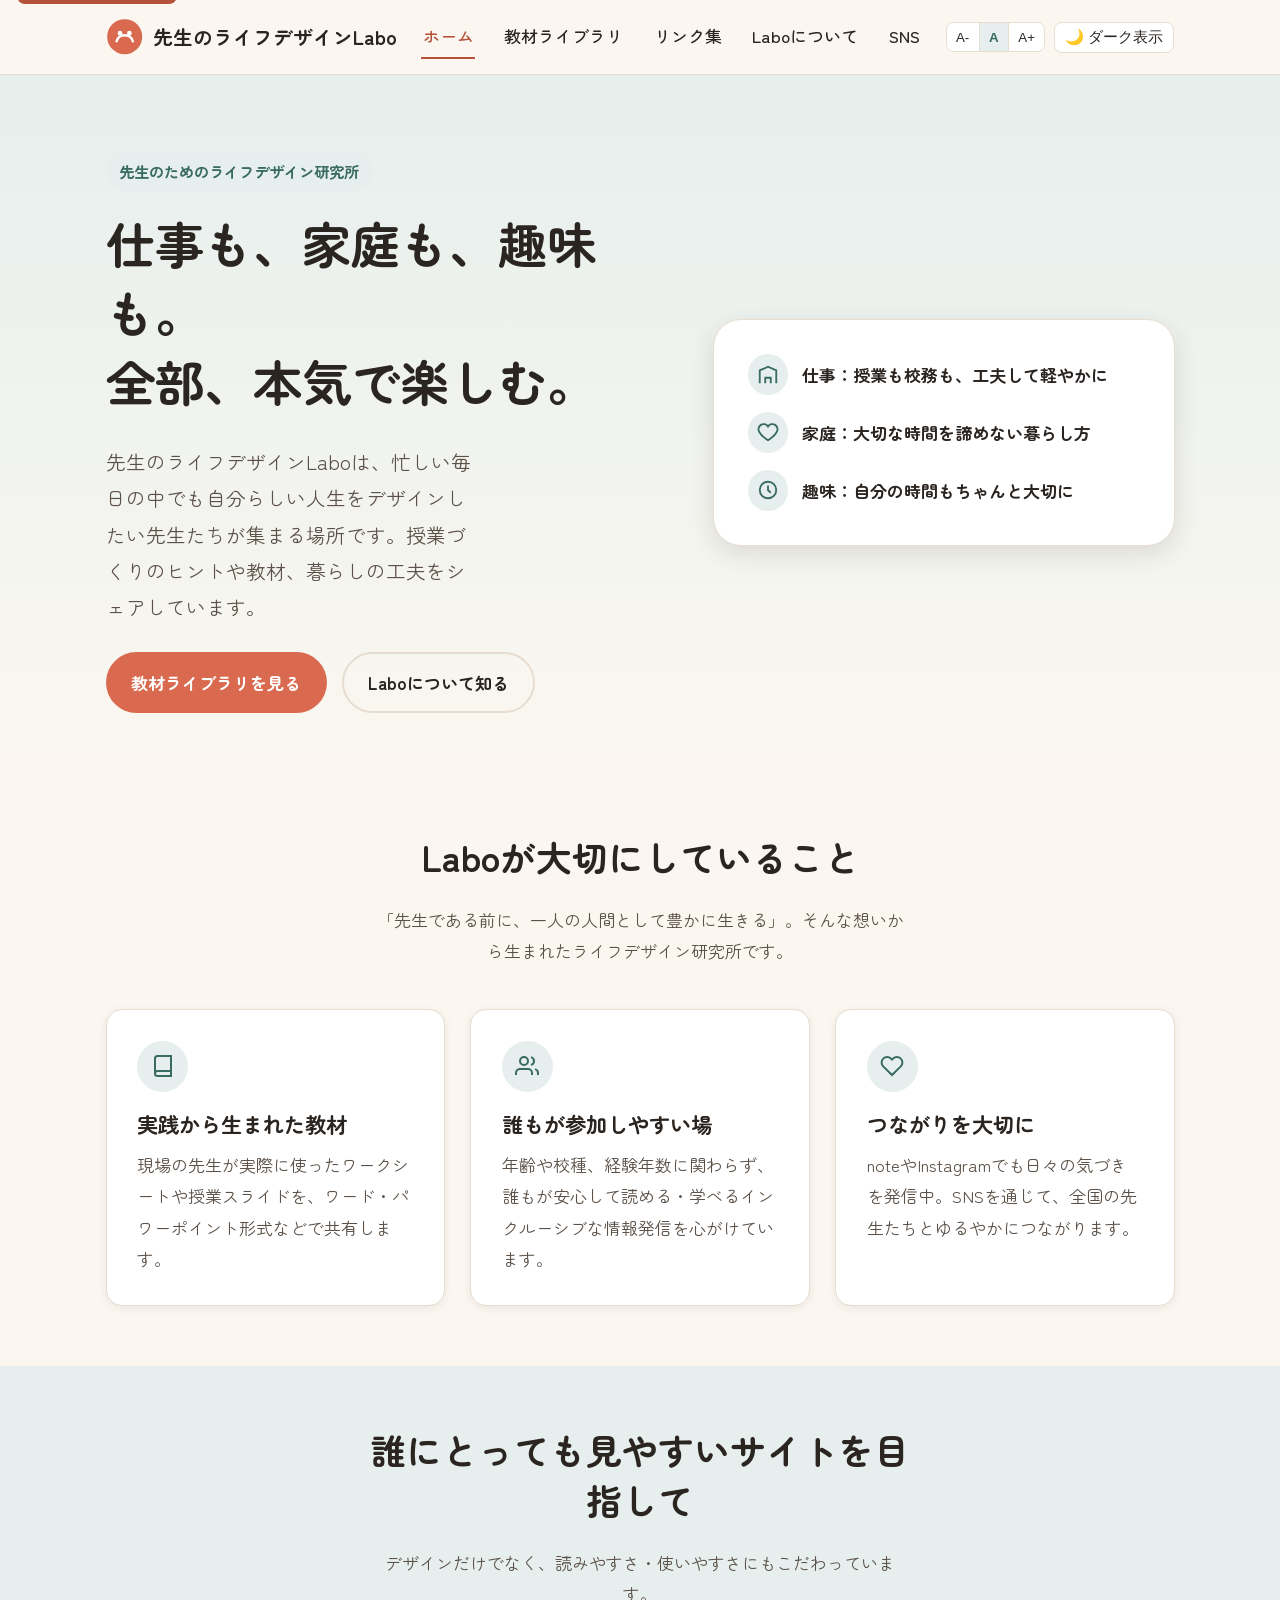
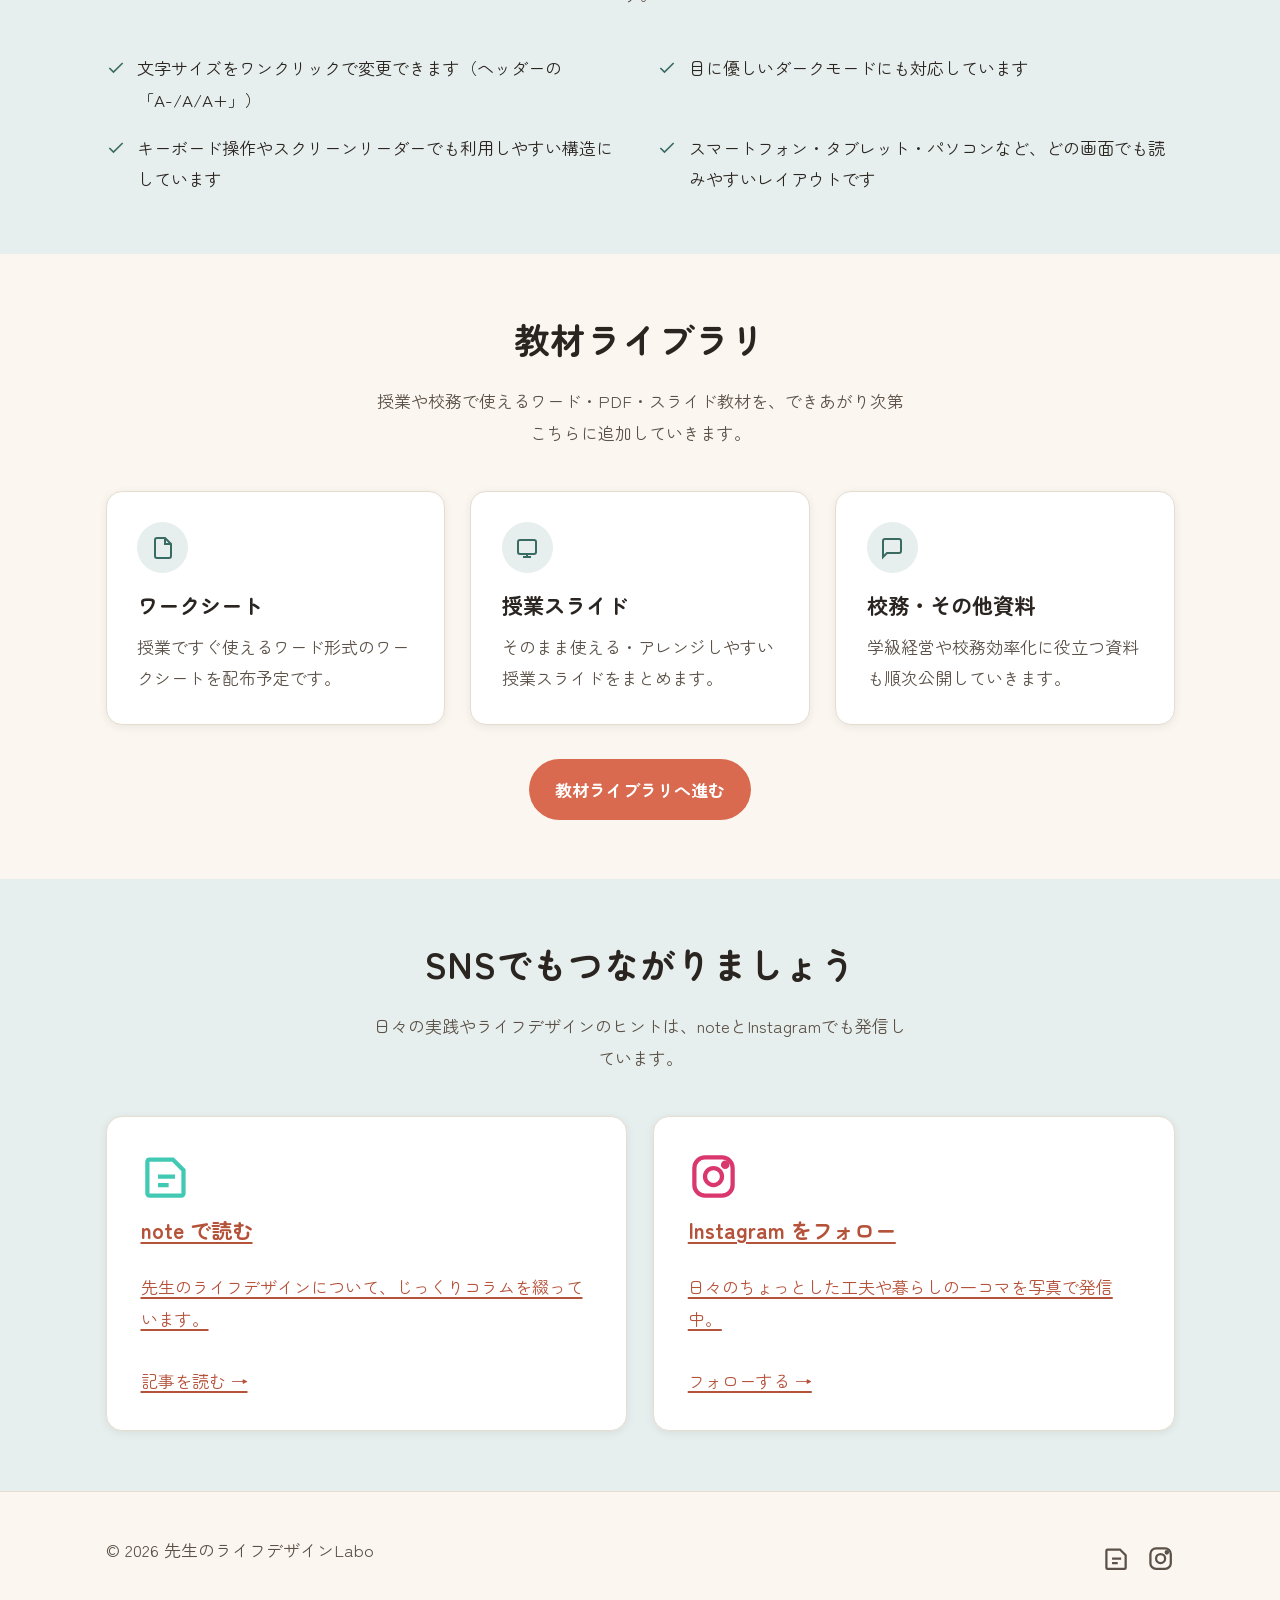
==== commit 146a1ad5: "先生のためのリンク集ページを追加 全国の教育委員会・国の公的機関から、広告なしで使える無料資料を まとめたリンク集(links.html)を新設。特におすすめトップ12、 カテゴリー別リンク集(開閉式" ====
--- a/index.html
+++ b/index.html
@@ -31,6 +31,7 @@
     <nav class="main-nav" id="main-nav" aria-label="メインナビゲーション">
       <a href="index.html" aria-current="page">ホーム</a>
       <a href="materials.html">教材ライブラリ</a>
+      <a href="links.html">リンク集</a>
       <a href="about.html">Laboについて</a>
       <a href="index.html#sns">SNS</a>
     </nav>
--- a/css/style.css
+++ b/css/style.css
@@ -654,3 +654,248 @@
 @media (max-width: 700px) {
   .value-grid { grid-template-columns: 1fr; }
 }
+
+/* ---------- Links page ---------- */
+.badge {
+  display: inline-flex;
+  align-items: center;
+  font-size: 0.78rem;
+  font-weight: 700;
+  padding: 0.2em 0.7em;
+  border-radius: 999px;
+  white-space: nowrap;
+}
+
+.badge-ok {
+  background: var(--color-secondary-light);
+  color: var(--color-secondary);
+}
+
+.badge-caution {
+  background: color-mix(in srgb, var(--color-accent) 25%, transparent);
+  color: var(--color-primary-dark);
+}
+
+.badge-neutral {
+  background: transparent;
+  color: var(--color-text-muted);
+  border: 1px solid var(--color-border);
+}
+
+.top-list {
+  counter-reset: top-list;
+  list-style: none;
+  margin: 0;
+  padding: 0;
+  display: grid;
+  gap: 1rem;
+}
+
+.top-list li {
+  counter-increment: top-list;
+  display: grid;
+  grid-template-columns: 2.6rem 1fr;
+  gap: 1rem;
+  align-items: start;
+  background: var(--color-bg-elevated);
+  border: 1px solid var(--color-border);
+  border-radius: var(--radius-m);
+  padding: 1.1rem 1.3rem;
+  box-shadow: var(--shadow-s);
+}
+
+.top-list li::before {
+  content: counter(top-list);
+  font-family: var(--font-base);
+  font-weight: 900;
+  font-size: 1.4rem;
+  color: var(--color-primary);
+  background: var(--color-secondary-light);
+  width: 2.6rem;
+  height: 2.6rem;
+  border-radius: 50%;
+  display: flex;
+  align-items: center;
+  justify-content: center;
+}
+
+.top-list strong,
+.top-list p {
+  grid-column: 2;
+}
+
+.top-list p { margin: 0; color: var(--color-text-muted); }
+.top-list strong { display: block; margin-bottom: 0.2em; color: var(--color-text); }
+
+.link-category {
+  background: var(--color-bg-elevated);
+  border: 1px solid var(--color-border);
+  border-radius: var(--radius-m);
+  margin-bottom: 1.2rem;
+  box-shadow: var(--shadow-s);
+  overflow: hidden;
+}
+
+.link-category summary {
+  cursor: pointer;
+  list-style: none;
+  padding: 1.2rem 1.5rem;
+  font-weight: 700;
+  font-size: 1.15rem;
+  display: flex;
+  justify-content: space-between;
+  align-items: center;
+  gap: 1rem;
+}
+
+.link-category summary::-webkit-details-marker { display: none; }
+
+.link-category summary::after {
+  content: "+";
+  font-size: 1.5rem;
+  font-weight: 400;
+  color: var(--color-primary);
+  flex-shrink: 0;
+}
+
+.link-category[open] summary::after { content: "–"; }
+
+.link-category summary .cat-desc {
+  font-size: 0.9rem;
+  font-weight: 500;
+  color: var(--color-text-muted);
+  display: block;
+  margin-top: 0.3em;
+}
+
+.link-card-list {
+  display: grid;
+  gap: 1rem;
+  padding: 0 1.5rem 1.5rem;
+}
+
+.link-card {
+  border-top: 1px solid var(--color-border);
+  padding-top: 1rem;
+}
+
+.link-card:first-child { border-top: none; padding-top: 0; }
+
+.link-card h4 {
+  margin: 0 0 0.3em;
+  font-size: 1.05rem;
+  display: flex;
+  flex-wrap: wrap;
+  align-items: center;
+  gap: 0.5em;
+}
+
+.link-card .link-meta-line {
+  font-size: 0.85rem;
+  color: var(--color-text-muted);
+  margin: 0 0 0.4em;
+}
+
+.link-card p:last-child { margin-bottom: 0; color: var(--color-text-muted); }
+
+.table-scroll {
+  overflow-x: auto;
+  border: 1px solid var(--color-border);
+  border-radius: var(--radius-m);
+  background: var(--color-bg-elevated);
+}
+
+.pref-table {
+  width: 100%;
+  border-collapse: collapse;
+  min-width: 640px;
+  font-size: 0.92rem;
+}
+
+.pref-table caption { display: none; }
+
+.pref-table th,
+.pref-table td {
+  text-align: left;
+  padding: 0.7em 1em;
+  border-bottom: 1px solid var(--color-border);
+  vertical-align: top;
+}
+
+.pref-table th {
+  background: var(--color-secondary-light);
+  color: var(--color-secondary);
+  position: sticky;
+  top: 0;
+}
+
+.pref-table tr:last-child td { border-bottom: none; }
+.pref-table tr.is-hidden { display: none; }
+
+.pref-search {
+  display: flex;
+  align-items: center;
+  gap: 0.6rem;
+  margin-bottom: 1rem;
+}
+
+.pref-search input {
+  flex: 1;
+  max-width: 20rem;
+  padding: 0.6em 1em;
+  border: 1px solid var(--color-border);
+  border-radius: var(--radius-s);
+  font: inherit;
+  background: var(--color-bg-elevated);
+  color: var(--color-text);
+}
+
+.pref-search input:focus-visible {
+  outline: 3px solid var(--color-focus);
+  outline-offset: 1px;
+}
+
+.excluded-list {
+  margin: 0;
+  padding-left: 1.2em;
+  display: grid;
+  gap: 0.6rem;
+}
+
+.excluded-list li { color: var(--color-text-muted); }
+.excluded-list strong { color: var(--color-text); }
+
+.steps-list {
+  list-style: none;
+  counter-reset: steps;
+  margin: 0;
+  padding: 0;
+  display: grid;
+  gap: 1rem;
+}
+
+.steps-list li {
+  counter-increment: steps;
+  position: relative;
+  padding-left: 2.6rem;
+}
+
+.steps-list li::before {
+  content: counter(steps);
+  position: absolute;
+  left: 0;
+  top: 0;
+  width: 1.9rem;
+  height: 1.9rem;
+  border-radius: 50%;
+  background: var(--color-primary);
+  color: #fff;
+  font-weight: 700;
+  display: flex;
+  align-items: center;
+  justify-content: center;
+  font-size: 0.95rem;
+}
+
+.steps-list strong { display: block; margin-bottom: 0.2em; }
+.steps-list p { margin: 0; color: var(--color-text-muted); }
